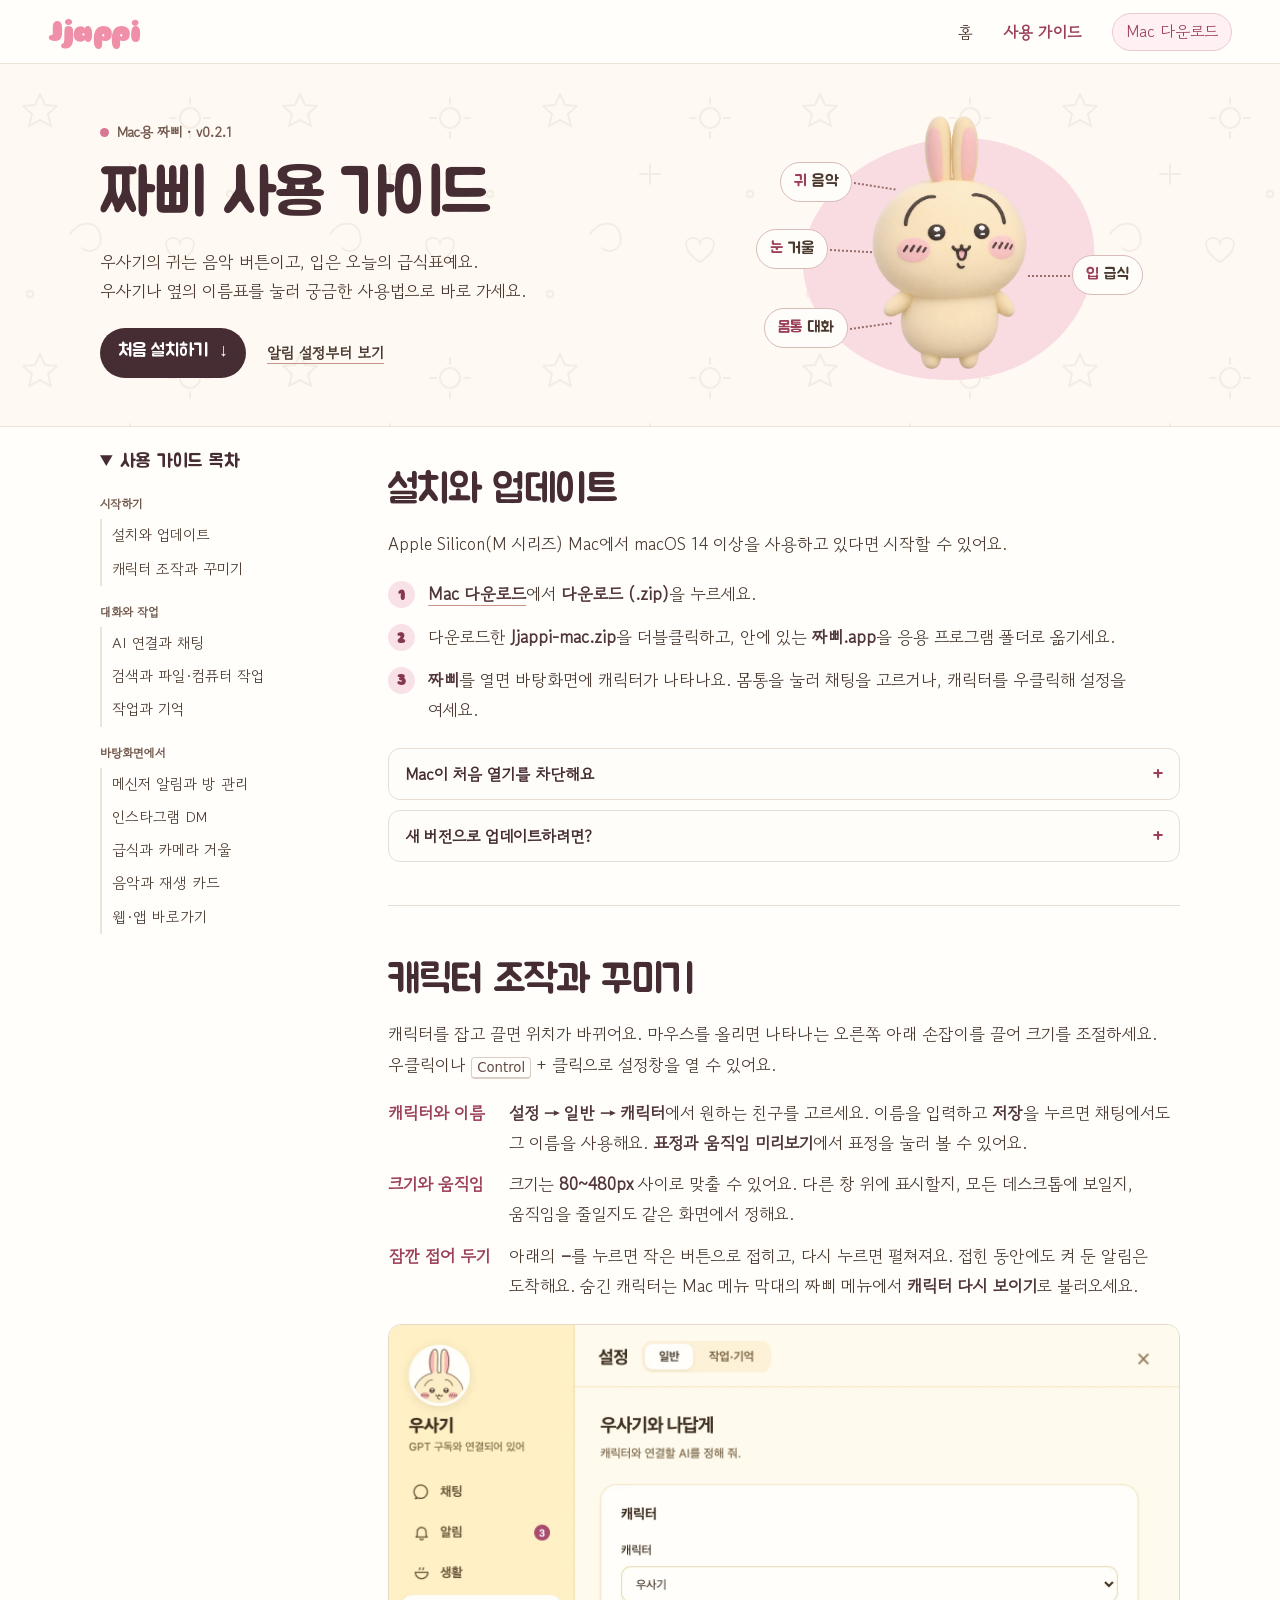
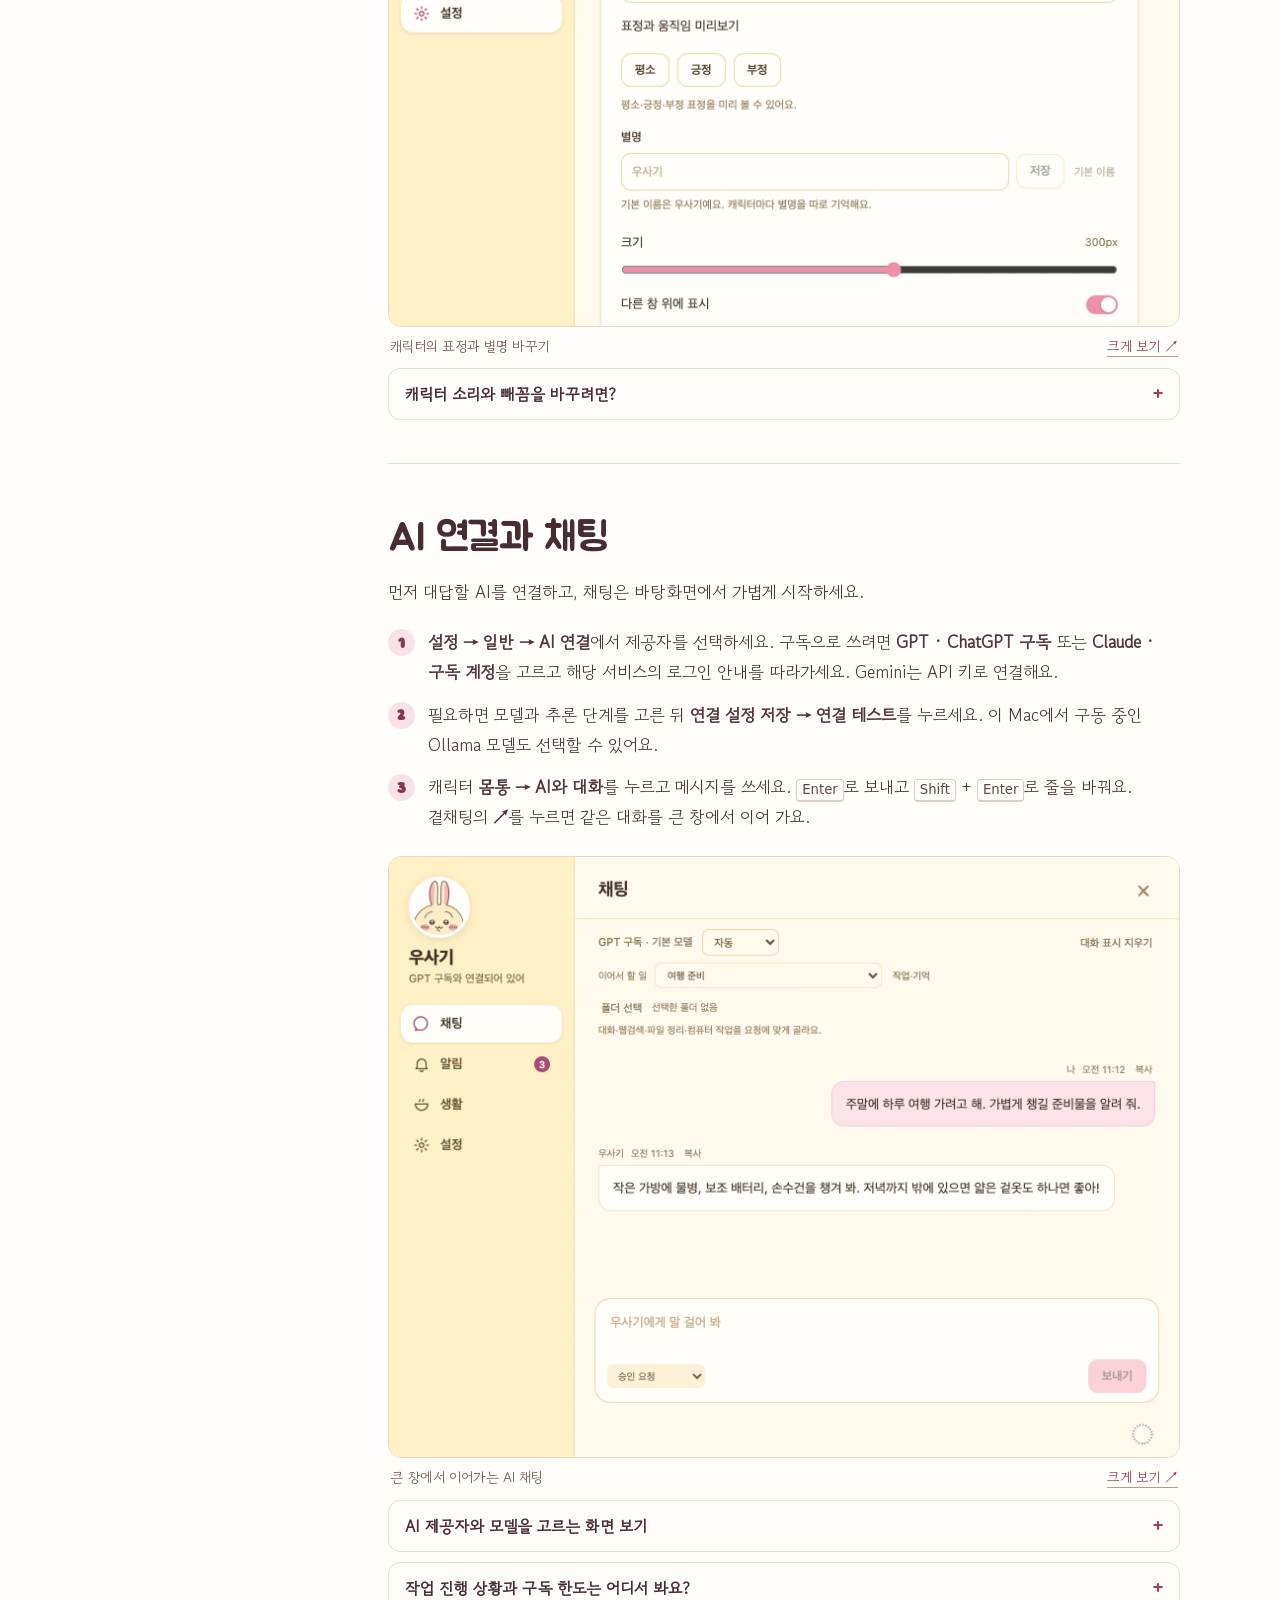
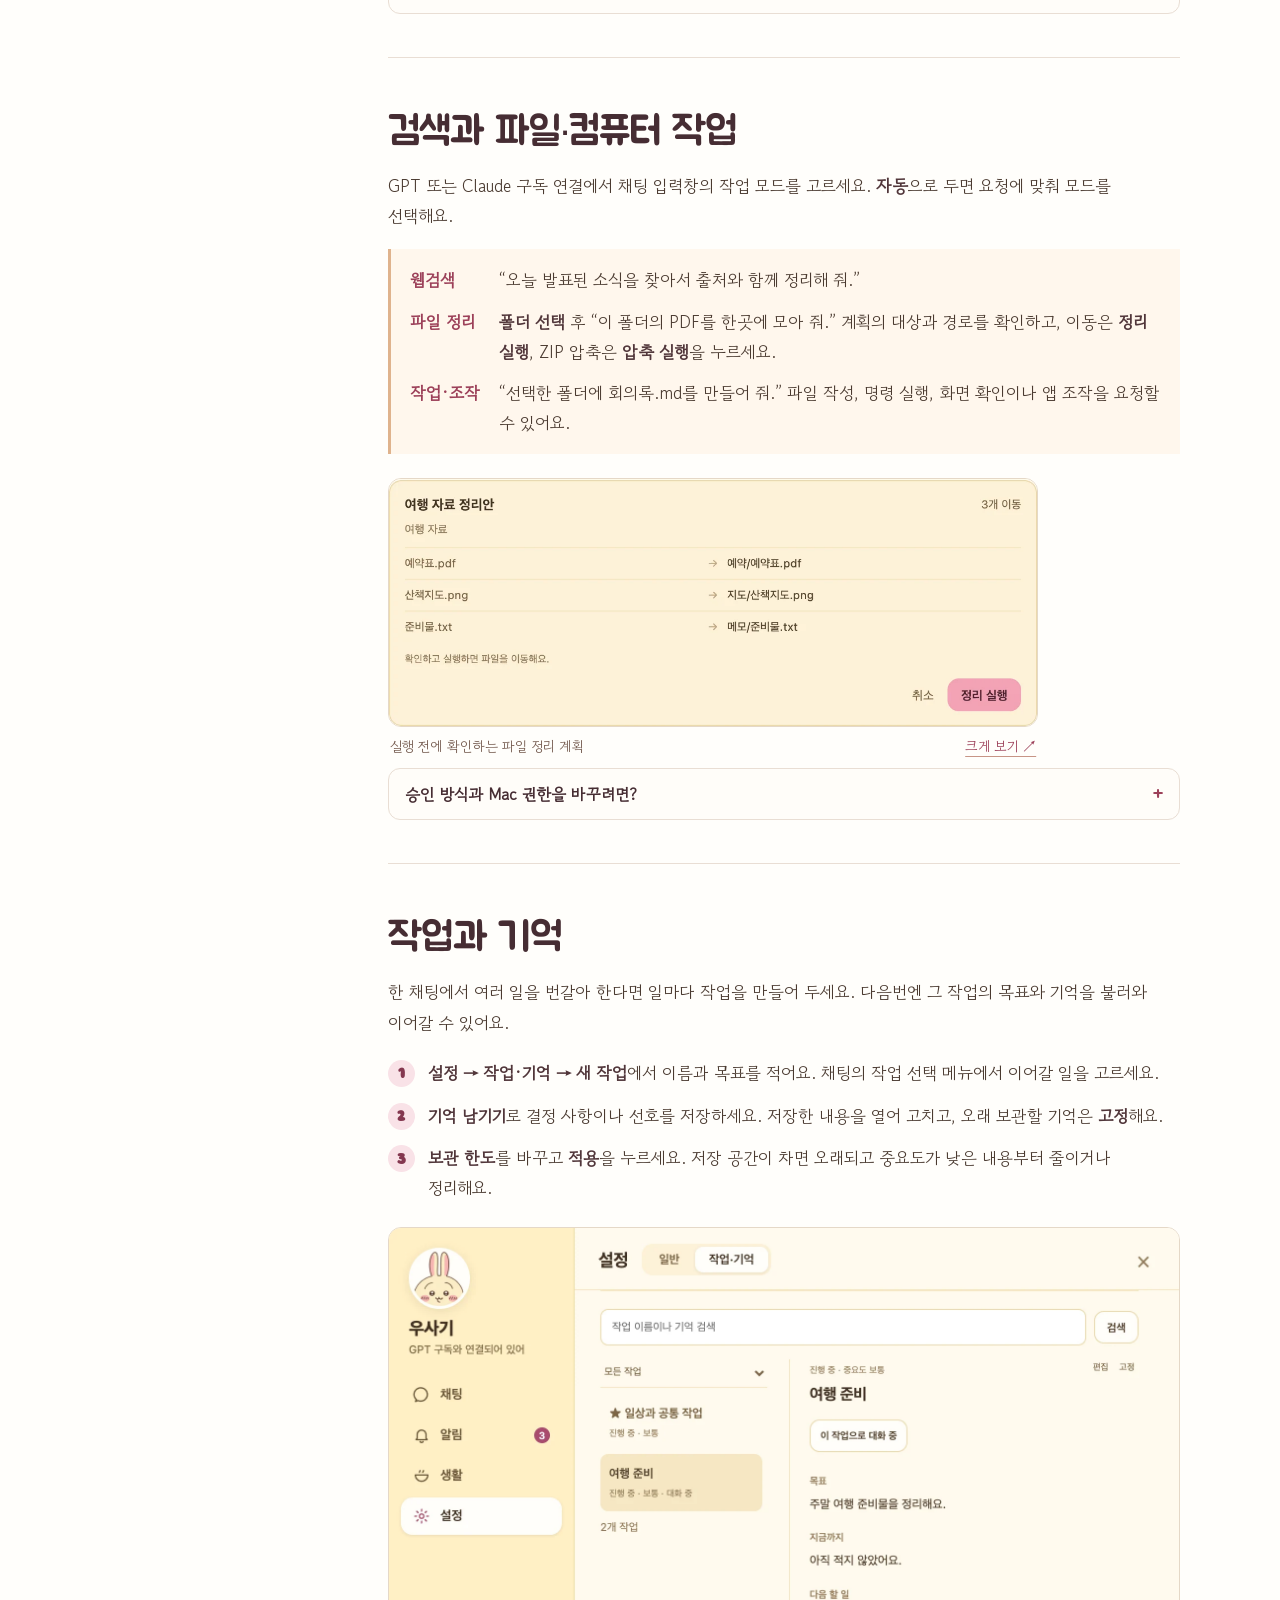
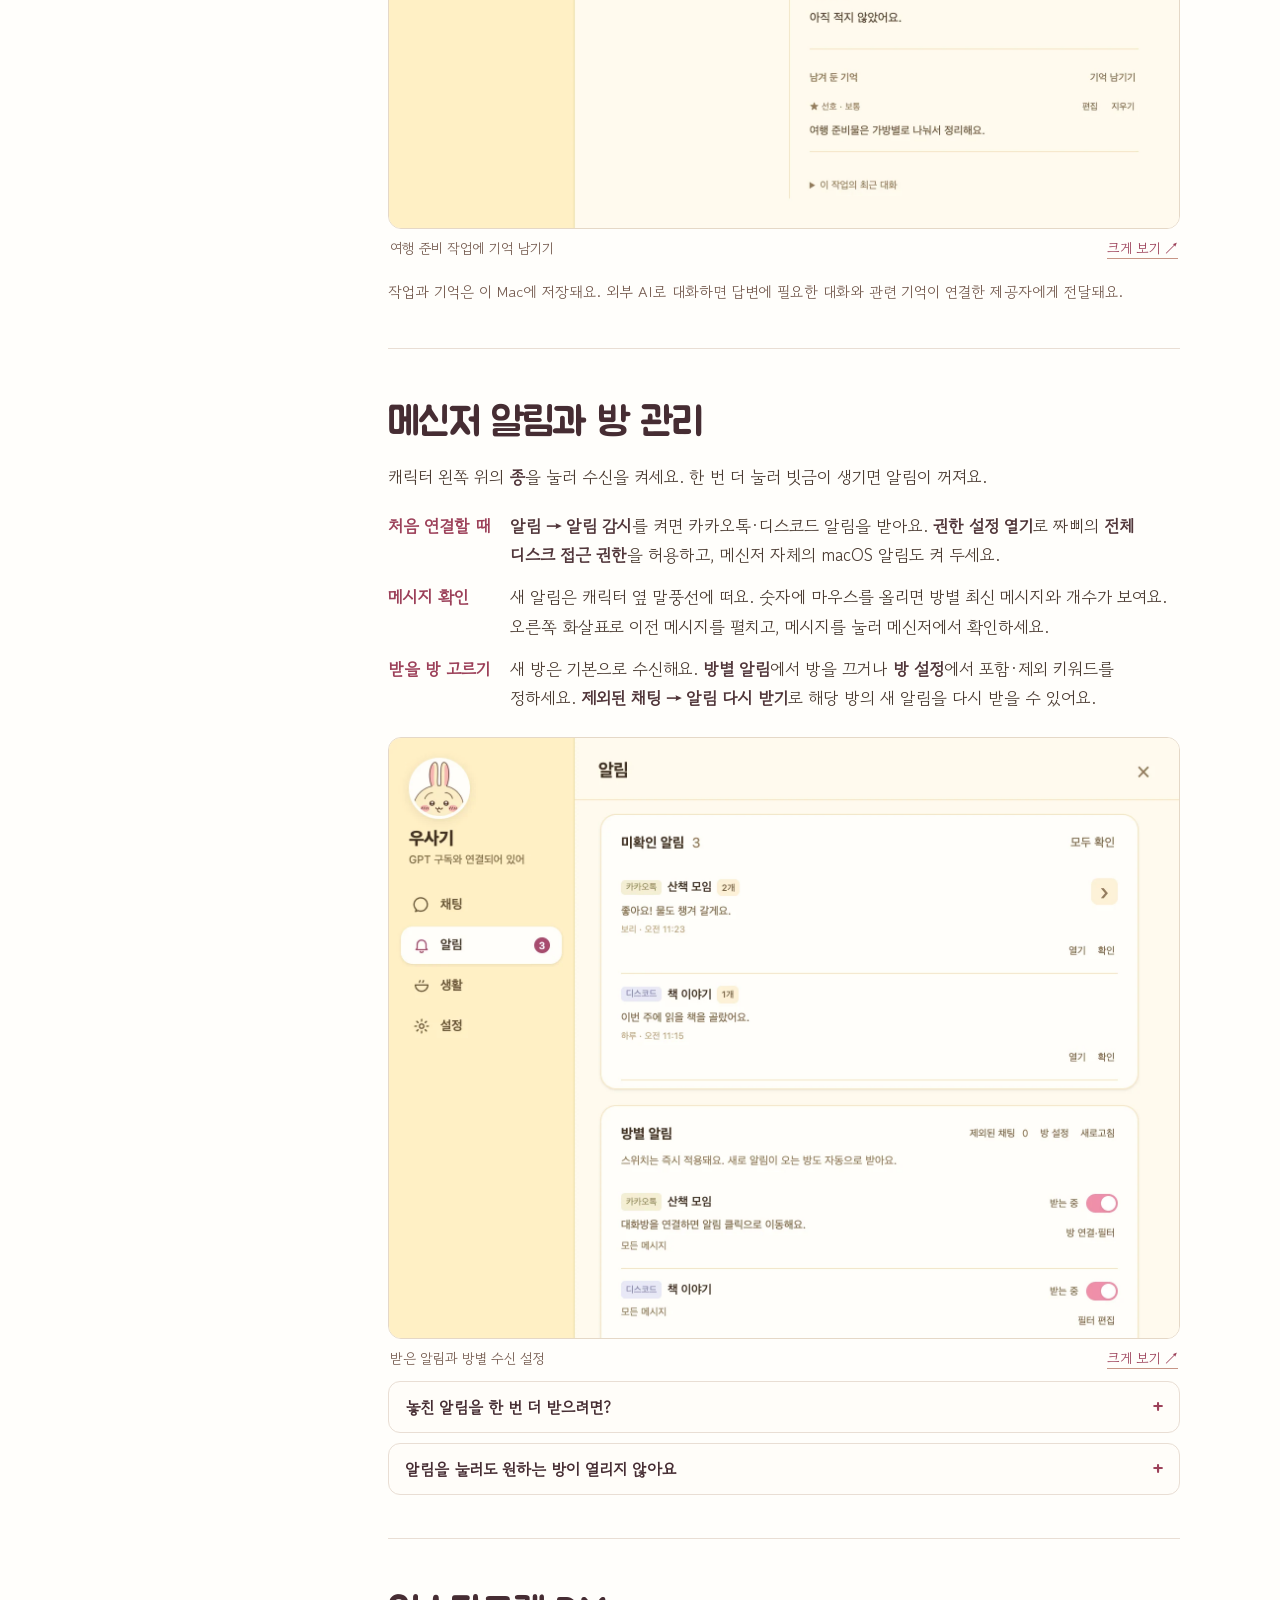
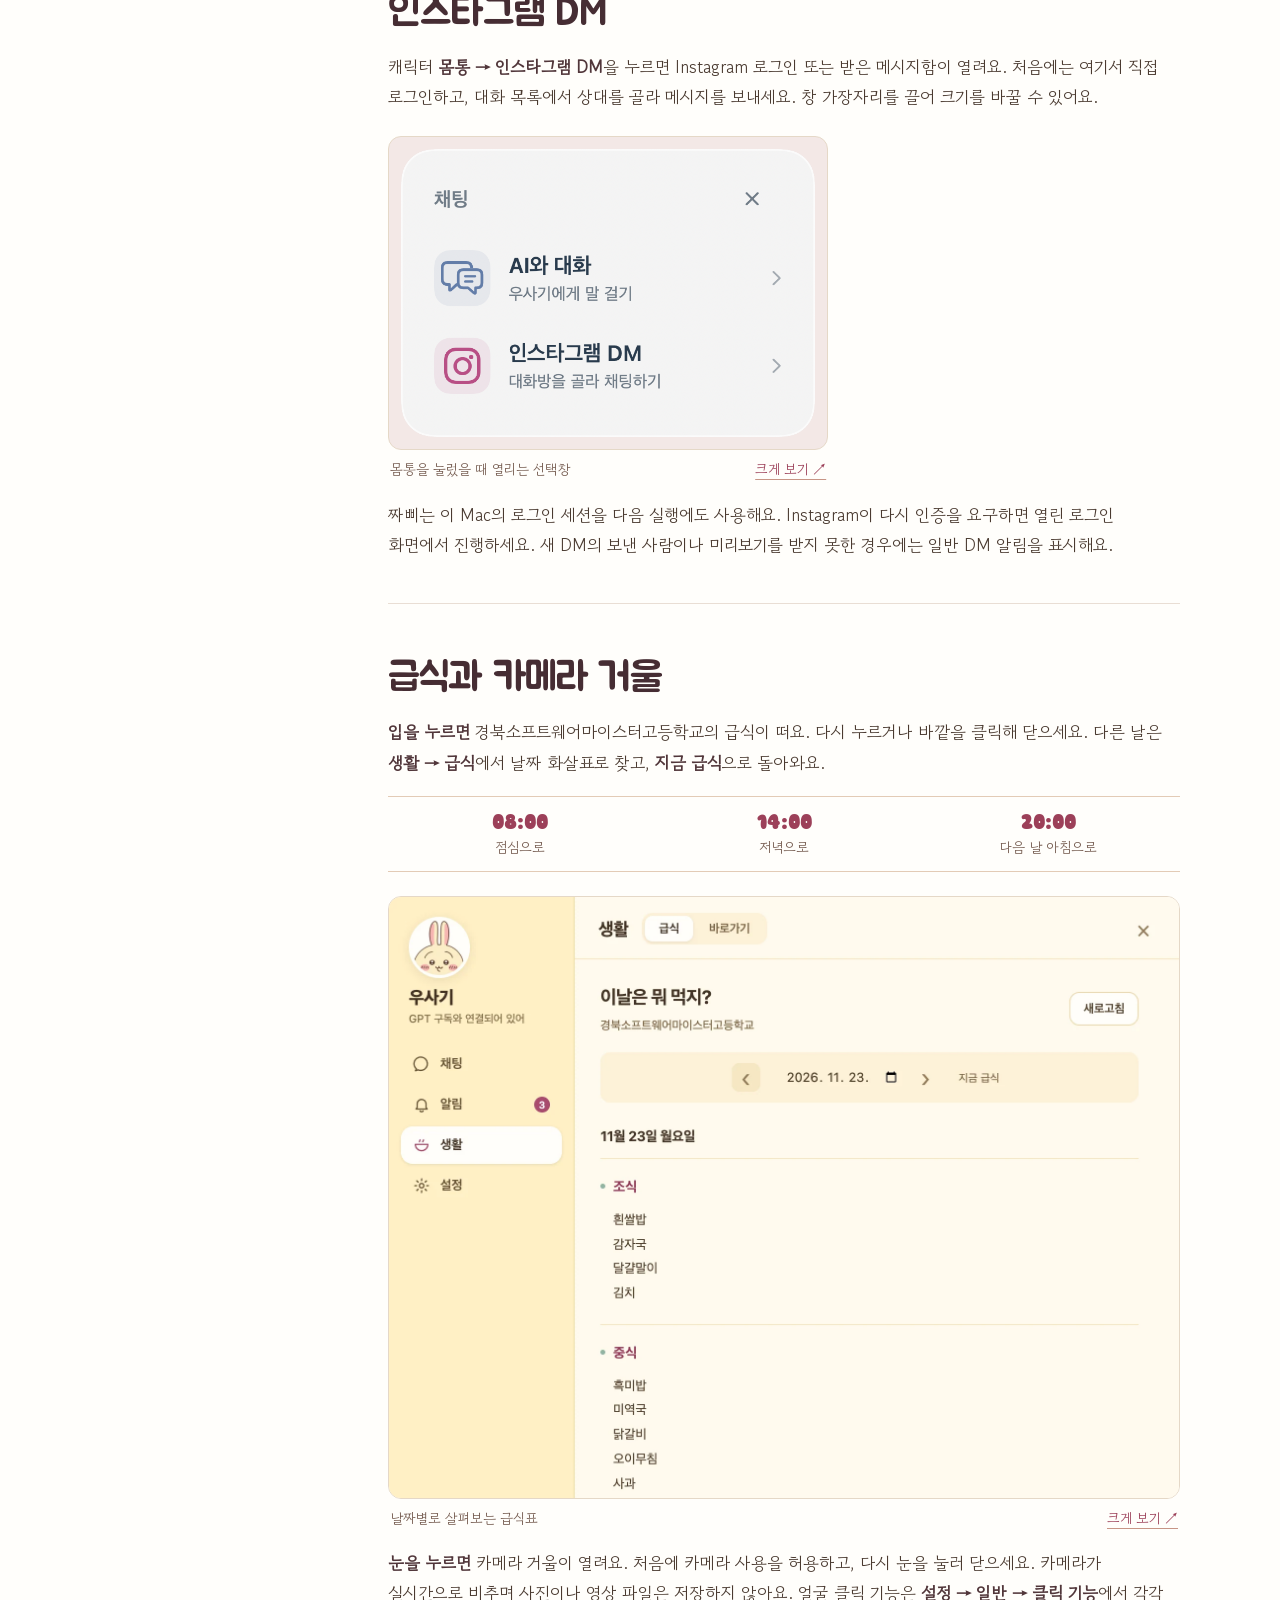
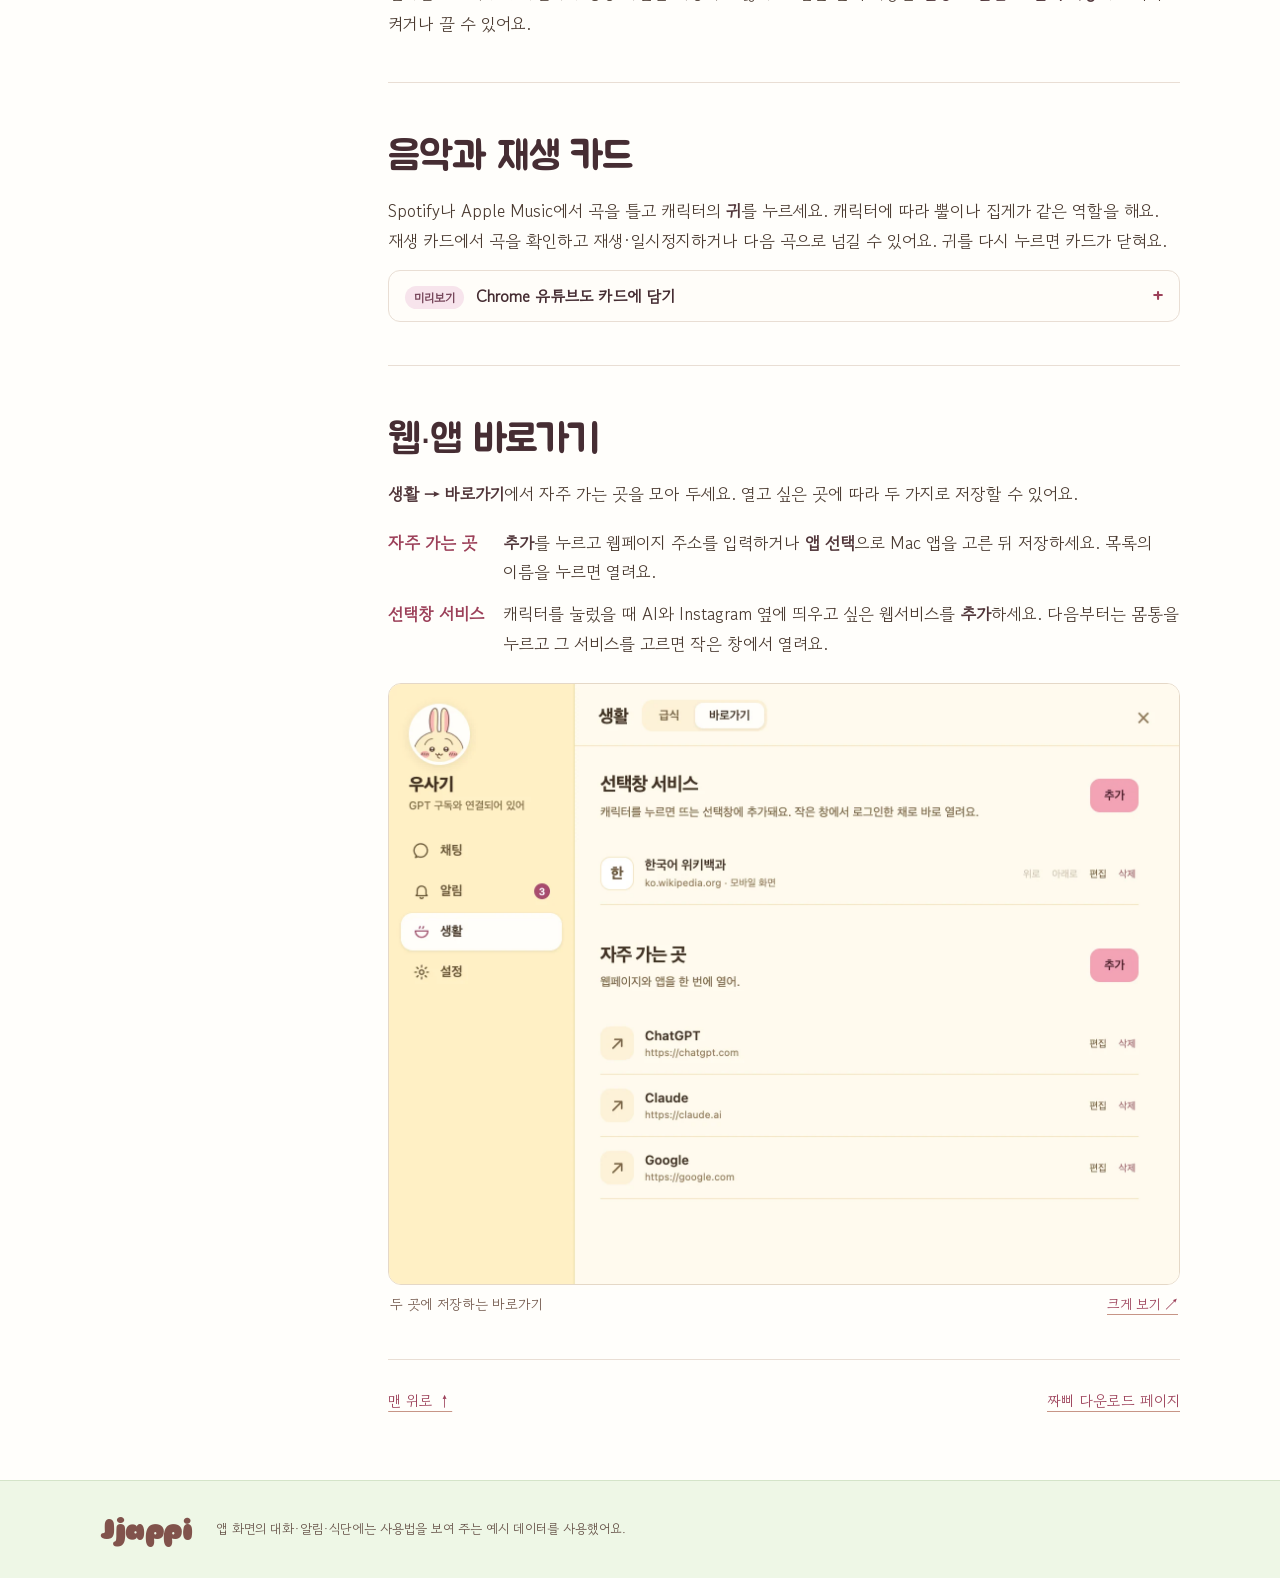
==== guide.html @ 4db7a10b "Publish an illustrated Korean user guide with interactive character controls" ====
<!doctype html>
<html lang="ko">
<head>
  <meta charset="utf-8">
  <meta name="viewport" content="width=device-width,initial-scale=1">
  <title>짜삐 사용 가이드 · Jjappi</title>
  <meta name="description" content="실제 앱 화면으로 따라 하는 짜삐 사용법. 캐릭터 조작, AI 채팅과 작업, 메신저 알림, 급식, 음악과 거울까지.">
  <meta property="og:title" content="짜삐 사용 가이드">
  <meta property="og:description" content="캐릭터의 어디를 누를지부터 AI와 하던 일을 이어 가는 법까지, 화면을 보며 따라 해요.">
  <link rel="icon" href="/assets/faces/usagi.webp?v=20261120">
  <link rel="preconnect" href="https://fonts.googleapis.com">
  <link rel="preconnect" href="https://fonts.gstatic.com" crossorigin>
  <link href="https://fonts.googleapis.com/css2?family=Sniglet:wght@400;800&amp;display=swap" rel="stylesheet">
  <link rel="preload" href="/assets/fonts/jua.woff2" as="font" type="font/woff2" crossorigin>
  <link rel="stylesheet" href="/styles.css">
  <link rel="stylesheet" href="/guide.css">
  <link rel="stylesheet" href="/guide-motion.css">
  <script src="/guide.js" defer></script>
</head>
<body class="guide-page" id="top">
<a class="skip" href="#chapters">본문으로 건너뛰기</a>
<header class="topbar"><a class="logo" href="/" aria-label="짜삐 홈">Jjappi</a><nav aria-label="사이트 메뉴"><a href="/" class="home-link">홈</a><a href="/guide" aria-current="page">사용 가이드</a><a class="download-link" href="/#download">Mac 다운로드</a></nav></header>
<main>
  <div class="guide-cover">
    <div class="cover-text">
      <p class="edition"><span></span> Mac용 짜삐 · v0.2.1</p>
      <h1>짜삐 사용 가이드</h1>
      <p class="intro">우사기의 귀는 음악 버튼이고, 입은 오늘의 급식표예요. 우사기나 옆의 이름표를 눌러 궁금한 사용법으로 바로 가세요.</p>
      <div class="cover-links"><a class="start-link" href="#install">처음 설치하기 <span aria-hidden="true">↓</span></a><a href="#notifications">알림 설정부터 보기</a></div>
    </div>
    <div class="pet-map" role="group" aria-label="캐릭터의 부위별 사용법">
      <div class="pet-halo"></div>
      <div class="pet-portrait">
        <img src="/assets/guide/pet-home.webp" alt="바탕화면에 서 있는 우사기" width="445" height="707" fetchpriority="high">
        <i class="pet-pose pose-ear" aria-hidden="true"></i><i class="pet-pose pose-eye" aria-hidden="true"></i><i class="pet-pose pose-happy" aria-hidden="true"></i>
      </div>
      <a class="map-ear" href="#music"><span>귀</span> 음악</a>
      <a class="map-eye" href="#mirror"><span>눈</span> 거울</a>
      <a class="map-face" href="#daily"><span>입</span> 급식</a>
      <a class="map-body" href="#chat"><span>몸통</span> 대화</a>
    </div>
  </div>
  <div class="guide-layout">
    <aside class="side-index"><details class="contents" id="contents" open>
      <summary>사용 가이드 목차 <span id="current-chapter" aria-hidden="true"></span></summary>
      <nav aria-label="사용 가이드 목차">
        <p>시작하기</p><a href="#install">설치와 업데이트</a><a href="#character">캐릭터 조작과 꾸미기</a>
        <p>대화와 작업</p><a href="#chat">AI 연결과 채팅</a><a href="#tools">검색과 파일·컴퓨터 작업</a><a href="#memory">작업과 기억</a>
        <p>바탕화면에서</p><a href="#notifications">메신저 알림과 방 관리</a><a href="#instagram">인스타그램 DM</a><a href="#daily">급식과 카메라 거울</a><a href="#music">음악과 재생 카드</a><a href="#shortcuts">웹·앱 바로가기</a>
      </nav>
    </details></aside>
    <div class="chapters" id="chapters">
      <section class="chapter" id="install">
        <h2>설치와 업데이트</h2>
        <p>Apple Silicon(M 시리즈) Mac에서 macOS 14 이상을 사용하고 있다면 시작할 수 있어요.</p>
        <ol class="howto">
          <li><div><a href="/#download"><strong>Mac 다운로드</strong></a>에서 <b>다운로드 (.zip)</b>을 누르세요.</div></li>
          <li><div>다운로드한 <strong>Jjappi-mac.zip</strong>을 더블클릭하고, 안에 있는 <b>짜삐.app</b>을 응용 프로그램 폴더로 옮기세요.</div></li>
          <li><div><strong>짜삐</strong>를 열면 바탕화면에 캐릭터가 나타나요. 몸통을 눌러 채팅을 고르거나, 캐릭터를 우클릭해 설정을 여세요.</div></li>
        </ol>
        <details class="more"><summary>Mac이 처음 열기를 차단해요</summary><p>v0.2.1은 Apple의 공증을 받지 않은 배포본이에요. 공식 다운로드에서 받은 파일인지 확인한 뒤 앱을 한 번 열어 보세요. macOS가 개발자를 확인할 수 없다고 하면 <b>시스템 설정 → 개인정보 보호 및 보안</b>에서 이 앱의 <b>그래도 열기</b>를 선택할 수 있어요.</p></details>
        <details class="more"><summary>새 버전으로 업데이트하려면?</summary><p>v0.2.1에서는 짜삐를 종료하고 최신 ZIP을 받은 뒤, 사용하던 위치의 앱을 새 앱으로 교체하세요. 설정과 작업 기억은 Mac의 앱 데이터에 보관돼요. <a href="https://github.com/hyj090915/Jjappi/releases">버전별 변경 사항 보기</a></p></details>
      </section>
      <section class="chapter" id="character">
        <h2>캐릭터 조작과 꾸미기</h2>
        <p>캐릭터를 잡고 끌면 위치가 바뀌어요. 마우스를 올리면 나타나는 오른쪽 아래 손잡이를 끌어 크기를 조절하세요. 우클릭이나 <kbd>Control</kbd> + 클릭으로 설정창을 열 수 있어요.</p>
        <dl class="pairs">
          <dt>캐릭터와 이름</dt><dd><b>설정 → 일반 → 캐릭터</b>에서 원하는 친구를 고르세요. 이름을 입력하고 <b>저장</b>을 누르면 채팅에서도 그 이름을 사용해요. <b>표정과 움직임 미리보기</b>에서 표정을 눌러 볼 수 있어요.</dd>
          <dt>크기와 움직임</dt><dd>크기는 <b>80~480px</b> 사이로 맞출 수 있어요. 다른 창 위에 표시할지, 모든 데스크톱에 보일지, 움직임을 줄일지도 같은 화면에서 정해요.</dd>
          <dt>잠깐 접어 두기</dt><dd>아래의 <b>−</b>를 누르면 작은 버튼으로 접히고, 다시 누르면 펼쳐져요. 접힌 동안에도 켜 둔 알림은 도착해요. 숨긴 캐릭터는 Mac 메뉴 막대의 짜삐 메뉴에서 <b>캐릭터 다시 보이기</b>로 불러오세요.</dd>
        </dl>
        <figure class="shot shot-settings">
          <a class="shot-link" href="/assets/guide/settings.webp" data-title="캐릭터의 표정과 별명 바꾸기" aria-label="캐릭터의 표정과 별명 바꾸기 크게 보기">
            <img src="/assets/guide/settings.webp" width="1600" height="1216" loading="lazy" decoding="async" alt="설정의 캐릭터 선택, 표정 미리보기, 별명 입력란과 크기 슬라이더">
          </a><figcaption>캐릭터의 표정과 별명 바꾸기<a class="shot-open" href="/assets/guide/settings.webp" data-title="캐릭터의 표정과 별명 바꾸기" aria-label="캐릭터의 표정과 별명 바꾸기 크게 보기">크게 보기 ↗</a></figcaption>
        </figure>
        <details class="more"><summary>캐릭터 소리와 빼꼼을 바꾸려면?</summary><p>우사기는 머리 옆 스피커를 눌러 반응 소리를 켜거나 끌 수 있어요. 종은 메신저 알림을 조절해요. <b>설정 → 일반 → 가끔 빼꼼</b>을 켜면 설정창 가장자리에서 캐릭터가 잠시 고개를 내밀어요. 눌러서 바로 숨길 수도 있어요.</p></details>
      </section>
      <section class="chapter" id="chat">
        <h2>AI 연결과 채팅</h2>
        <p>먼저 대답할 AI를 연결하고, 채팅은 바탕화면에서 가볍게 시작하세요.</p>
        <ol class="howto">
          <li><div><b>설정 → 일반 → AI 연결</b>에서 제공자를 선택하세요. 구독으로 쓰려면 <strong>GPT · ChatGPT 구독</strong> 또는 <strong>Claude · 구독 계정</strong>을 고르고 해당 서비스의 로그인 안내를 따라가세요. Gemini는 API 키로 연결해요.</div></li>
          <li><div>필요하면 모델과 추론 단계를 고른 뒤 <b>연결 설정 저장 → 연결 테스트</b>를 누르세요. 이 Mac에서 구동 중인 Ollama 모델도 선택할 수 있어요.</div></li>
          <li><div>캐릭터 <b>몸통 → AI와 대화</b>를 누르고 메시지를 쓰세요. <kbd>Enter</kbd>로 보내고 <kbd>Shift</kbd> + <kbd>Enter</kbd>로 줄을 바꿔요. 곁채팅의 <b>↗</b>를 누르면 같은 대화를 큰 창에서 이어 가요.</div></li>
        </ol>
        <figure class="shot shot-chat">
          <a class="shot-link" href="/assets/guide/chat.webp" data-title="큰 창에서 이어가는 AI 채팅" aria-label="큰 창에서 이어가는 AI 채팅 크게 보기">
            <img src="/assets/guide/chat.webp" width="1600" height="1216" loading="lazy" decoding="async" alt="여행 계획을 묻는 예시 대화와 작업 선택 메뉴, 승인 모드가 보이는 채팅 입력창">
          </a><figcaption>큰 창에서 이어가는 AI 채팅<a class="shot-open" href="/assets/guide/chat.webp" data-title="큰 창에서 이어가는 AI 채팅" aria-label="큰 창에서 이어가는 AI 채팅 크게 보기">크게 보기 ↗</a></figcaption>
        </figure>
        <details class="more"><summary>AI 제공자와 모델을 고르는 화면 보기</summary><figure class="shot shot-ai">
          <a class="shot-link" href="/assets/guide/ai.webp" data-title="AI 제공자와 모델 선택" aria-label="AI 제공자와 모델 선택 크게 보기">
            <img src="/assets/guide/ai.webp" width="1600" height="1216" loading="lazy" decoding="async" alt="GPT 구독 제공자, 모델, 추론 단계와 ChatGPT 계정 연결 설정">
          </a><figcaption>AI 제공자와 모델 선택<a class="shot-open" href="/assets/guide/ai.webp" data-title="AI 제공자와 모델 선택" aria-label="AI 제공자와 모델 선택 크게 보기">크게 보기 ↗</a></figcaption>
        </figure></details>
        <details class="more"><summary>작업 진행 상황과 구독 한도는 어디서 봐요?</summary><p>채팅의 진행 표시를 펼치면 현재 단계와 경과 시간을 볼 수 있어요. 작업 중에 추가 지시를 보내거나 <b>중단</b>할 수도 있어요. 지원되는 구독 연결에서는 채팅 오른쪽 아래 원형 표시에 마우스를 올려 제공자가 알려 준 한도와 갱신 시각을 확인해요.</p></details>
      </section>
      <section class="chapter" id="tools">
        <h2>검색과 파일·컴퓨터 작업</h2>
        <p>GPT 또는 Claude 구독 연결에서 채팅 입력창의 작업 모드를 고르세요. <b>자동</b>으로 두면 요청에 맞춰 모드를 선택해요.</p>
        <dl class="examples">
          <dt>웹검색</dt><dd>“오늘 발표된 소식을 찾아서 출처와 함께 정리해 줘.”</dd>
          <dt>파일 정리</dt><dd><b>폴더 선택</b> 후 “이 폴더의 PDF를 한곳에 모아 줘.” 계획의 대상과 경로를 확인하고, 이동은 <b>정리 실행</b>, ZIP 압축은 <b>압축 실행</b>을 누르세요.</dd>
          <dt>작업·조작</dt><dd>“선택한 폴더에 회의록.md를 만들어 줘.” 파일 작성, 명령 실행, 화면 확인이나 앱 조작을 요청할 수 있어요.</dd>
        </dl>
        <figure class="shot shot-tools">
          <a class="shot-link" href="/assets/guide/tools.webp" data-title="실행 전에 확인하는 파일 정리 계획" aria-label="실행 전에 확인하는 파일 정리 계획 크게 보기">
            <img src="/assets/guide/tools.webp" width="1144" height="436" loading="lazy" decoding="async" alt="파일 세 개의 원래 경로와 정리할 경로, 취소와 정리 실행 버튼">
          </a><figcaption>실행 전에 확인하는 파일 정리 계획<a class="shot-open" href="/assets/guide/tools.webp" data-title="실행 전에 확인하는 파일 정리 계획" aria-label="실행 전에 확인하는 파일 정리 계획 크게 보기">크게 보기 ↗</a></figcaption>
        </figure>
        <details class="more"><summary>승인 방식과 Mac 권한을 바꾸려면?</summary><p>입력창의 <b>승인 요청</b>을 누르면 <b>내 대신 승인</b>, <b>전체 권한</b>을 포함한 각 방식의 범위가 나와요. 직접 확인하려면 승인 카드에서 파일 경로와 작업 내용을 읽고 <b>이번만 허용</b> 또는 <b>거절</b>을 선택하세요.</p><p>앱 클릭·입력에는 macOS <b>접근성</b>, 화면 캡처에는 <b>화면 기록</b> 권한이 필요해요. <b>설정 → 일반 → 컴퓨터 작업 권한</b>에서 열 수 있어요. 화면을 AI에게 보여 주는 작업에서는 캡처가 연결한 제공자에 전달될 수 있어요.</p></details>
      </section>
      <section class="chapter" id="memory">
        <h2>작업과 기억</h2>
        <p>한 채팅에서 여러 일을 번갈아 한다면 일마다 작업을 만들어 두세요. 다음번엔 그 작업의 목표와 기억을 불러와 이어갈 수 있어요.</p>
        <ol class="howto">
          <li><div><b>설정 → 작업·기억 → 새 작업</b>에서 이름과 목표를 적어요. 채팅의 작업 선택 메뉴에서 이어갈 일을 고르세요.</div></li>
          <li><div><b>기억 남기기</b>로 결정 사항이나 선호를 저장하세요. 저장한 내용을 열어 고치고, 오래 보관할 기억은 <b>고정</b>해요.</div></li>
          <li><div><b>보관 한도</b>를 바꾸고 <b>적용</b>을 누르세요. 저장 공간이 차면 오래되고 중요도가 낮은 내용부터 줄이거나 정리해요.</div></li>
        </ol>
        <figure class="shot shot-memory">
          <a class="shot-link" href="/assets/guide/memory.webp" data-title="여행 준비 작업에 기억 남기기" aria-label="여행 준비 작업에 기억 남기기 크게 보기">
            <img src="/assets/guide/memory.webp" width="1600" height="1216" loading="lazy" decoding="async" alt="작업·기억의 작업 목록과 선택한 여행 준비 작업의 목표, 다음 할 일, 저장한 기억">
          </a><figcaption>여행 준비 작업에 기억 남기기<a class="shot-open" href="/assets/guide/memory.webp" data-title="여행 준비 작업에 기억 남기기" aria-label="여행 준비 작업에 기억 남기기 크게 보기">크게 보기 ↗</a></figcaption>
        </figure>
        <p class="footnote">작업과 기억은 이 Mac에 저장돼요. 외부 AI로 대화하면 답변에 필요한 대화와 관련 기억이 연결한 제공자에게 전달돼요.</p>
      </section>
      <section class="chapter" id="notifications">
        <h2>메신저 알림과 방 관리</h2>
        <p>캐릭터 왼쪽 위의 <b>종</b>을 눌러 수신을 켜세요. 한 번 더 눌러 빗금이 생기면 알림이 꺼져요.</p>
        <dl class="pairs">
          <dt>처음 연결할 때</dt><dd><b>알림 → 알림 감시</b>를 켜면 카카오톡·디스코드 알림을 받아요. <b>권한 설정 열기</b>로 짜삐의 <b>전체 디스크 접근 권한</b>을 허용하고, 메신저 자체의 macOS 알림도 켜 두세요.</dd>
          <dt>메시지 확인</dt><dd>새 알림은 캐릭터 옆 말풍선에 떠요. 숫자에 마우스를 올리면 방별 최신 메시지와 개수가 보여요. 오른쪽 화살표로 이전 메시지를 펼치고, 메시지를 눌러 메신저에서 확인하세요.</dd>
          <dt>받을 방 고르기</dt><dd>새 방은 기본으로 수신해요. <b>방별 알림</b>에서 방을 끄거나 <b>방 설정</b>에서 포함·제외 키워드를 정하세요. <b>제외된 채팅 → 알림 다시 받기</b>로 해당 방의 새 알림을 다시 받을 수 있어요.</dd>
        </dl>
        <figure class="shot shot-notifications">
          <a class="shot-link" href="/assets/guide/notifications.webp" data-title="받은 알림과 방별 수신 설정" aria-label="받은 알림과 방별 수신 설정 크게 보기">
            <img src="/assets/guide/notifications.webp" width="1600" height="1216" loading="lazy" decoding="async" alt="메신저별 새 메시지와 방별 수신 스위치를 함께 보여 주는 알림 화면">
          </a><figcaption>받은 알림과 방별 수신 설정<a class="shot-open" href="/assets/guide/notifications.webp" data-title="받은 알림과 방별 수신 설정" aria-label="받은 알림과 방별 수신 설정 크게 보기">크게 보기 ↗</a></figcaption>
        </figure>
        <details class="more"><summary>놓친 알림을 한 번 더 받으려면?</summary><p><b>알림</b>에서 <b>미확인 알림 다시 알리기</b>를 켜세요. 현재 목록을 모두 정리하려면 <b>모두 확인</b>을 누르세요.</p></details>
        <details class="more"><summary>알림을 눌러도 원하는 방이 열리지 않아요</summary><p>같은 이름의 방이 있거나 알림에서 목적지를 확인하기 어려울 수 있어요. 카카오톡은 방 연결에 정확한 채팅방 이름을, 디스코드는 해당 채널이나 메시지에서 복사한 링크를 입력하고 <b>연결하고 열기</b>를 누르세요. Mac이 방 탐색 권한을 묻는 경우 <b>접근성</b>에서 짜삐를 허용하세요.</p></details>
      </section>
      <section class="chapter" id="instagram">
        <h2>인스타그램 DM</h2>
        <p>캐릭터 <b>몸통 → 인스타그램 DM</b>을 누르면 Instagram 로그인 또는 받은 메시지함이 열려요. 처음에는 여기서 직접 로그인하고, 대화 목록에서 상대를 골라 메시지를 보내세요. 창 가장자리를 끌어 크기를 바꿀 수 있어요.</p>
        <figure class="shot shot-pet-picker shot-compact">
          <a class="shot-link" href="/assets/guide/pet-picker.webp" data-title="몸통을 눌렀을 때 열리는 선택창" aria-label="몸통을 눌렀을 때 열리는 선택창 크게 보기">
            <img src="/assets/guide/pet-picker.webp" width="750" height="522" loading="lazy" decoding="async" alt="AI와 대화와 인스타그램 DM 두 항목을 보여 주는 짜삐 채팅 선택창">
          </a><figcaption>몸통을 눌렀을 때 열리는 선택창<a class="shot-open" href="/assets/guide/pet-picker.webp" data-title="몸통을 눌렀을 때 열리는 선택창" aria-label="몸통을 눌렀을 때 열리는 선택창 크게 보기">크게 보기 ↗</a></figcaption>
        </figure>
        <p>짜삐는 이 Mac의 로그인 세션을 다음 실행에도 사용해요. Instagram이 다시 인증을 요구하면 열린 로그인 화면에서 진행하세요. 새 DM의 보낸 사람이나 미리보기를 받지 못한 경우에는 일반 DM 알림을 표시해요.</p>
      </section>
      <section class="chapter" id="daily">
        <h2>급식과 카메라 거울</h2>
        <p><strong>입을 누르면</strong> 경북소프트웨어마이스터고등학교의 급식이 떠요. 다시 누르거나 바깥을 클릭해 닫으세요. 다른 날은 <b>생활 → 급식</b>에서 날짜 화살표로 찾고, <b>지금 급식</b>으로 돌아와요.</p>
        <dl class="meal-clock" aria-label="한국 시간 기준 급식 전환"><div><dt>08:00</dt><dd>점심으로</dd></div><div><dt>14:00</dt><dd>저녁으로</dd></div><div><dt>20:00</dt><dd>다음 날 아침으로</dd></div></dl>
        <figure class="shot shot-meals">
          <a class="shot-link" href="/assets/guide/meals.webp" data-title="날짜별로 살펴보는 급식표" aria-label="날짜별로 살펴보는 급식표 크게 보기">
            <img src="/assets/guide/meals.webp" width="1600" height="1216" loading="lazy" decoding="async" alt="생활의 급식 화면에 날짜 선택, 지금 급식 버튼과 조식·중식 예시 메뉴가 표시된 모습">
          </a><figcaption>날짜별로 살펴보는 급식표<a class="shot-open" href="/assets/guide/meals.webp" data-title="날짜별로 살펴보는 급식표" aria-label="날짜별로 살펴보는 급식표 크게 보기">크게 보기 ↗</a></figcaption>
        </figure>
        <p id="mirror"><strong>눈을 누르면</strong> 카메라 거울이 열려요. 처음에 카메라 사용을 허용하고, 다시 눈을 눌러 닫으세요. 카메라가 실시간으로 비추며 사진이나 영상 파일은 저장하지 않아요. 얼굴 클릭 기능은 <b>설정 → 일반 → 클릭 기능</b>에서 각각 켜거나 끌 수 있어요.</p>
      </section>
      <section class="chapter" id="music">
        <h2>음악과 재생 카드</h2>
        <p>Spotify나 Apple Music에서 곡을 틀고 캐릭터의 <strong>귀</strong>를 누르세요. 캐릭터에 따라 뿔이나 집게가 같은 역할을 해요. 재생 카드에서 곡을 확인하고 재생·일시정지하거나 다음 곡으로 넘길 수 있어요. 귀를 다시 누르면 카드가 닫혀요.</p>
        <details class="more preview"><summary><span>미리보기</span> Chrome 유튜브도 카드에 담기</summary>
          <p>아래는 <b>v0.2.1 이후 개발판</b>의 기능이에요. 이 버전에서는 <b>설정 → 일반 → 클릭 기능 → 유튜브 연결하기</b>를 누르면 연결된 Chrome을 확인해요. 첫 연결은 도우미의 폴더를 개발자 모드가 켜진 Chrome 확장 프로그램 화면에 끌어 놓으세요. 이미 열려 있던 YouTube 탭은 한 번 새로고침해요.</p>
          <p>귀를 누르면 현재 또는 최근에 재생한 항목이 떠요. 카드를 누르면 <b>Spotify · Apple Music</b>과 <b>재생 소리</b>가 펼쳐져요. 원하는 줄에서 재생을 조작하거나 제목을 눌러 출처로 이동하세요.</p>
          <figure class="shot shot-pet-music shot-compact">
          <a class="shot-link" href="/assets/guide/pet-music.webp" data-title="개발판의 펼친 재생 카드" aria-label="개발판의 펼친 재생 카드 크게 보기">
            <img src="/assets/guide/pet-music.webp" width="672" height="340" loading="lazy" decoding="async" alt="음악 앱과 Chrome 오디오가 두 줄로 나뉘어 각각 재생 버튼을 제공하는 개발판 카드">
          </a><figcaption>개발판의 펼친 재생 카드<a class="shot-open" href="/assets/guide/pet-music.webp" data-title="개발판의 펼친 재생 카드" aria-label="개발판의 펼친 재생 카드 크게 보기">크게 보기 ↗</a></figcaption>
        </figure>
        </details>
      </section>
      <section class="chapter" id="shortcuts">
        <h2>웹·앱 바로가기</h2>
        <p><b>생활 → 바로가기</b>에서 자주 가는 곳을 모아 두세요. 열고 싶은 곳에 따라 두 가지로 저장할 수 있어요.</p>
        <dl class="pairs">
          <dt>자주 가는 곳</dt><dd><b>추가</b>를 누르고 웹페이지 주소를 입력하거나 <b>앱 선택</b>으로 Mac 앱을 고른 뒤 저장하세요. 목록의 이름을 누르면 열려요.</dd>
          <dt>선택창 서비스</dt><dd>캐릭터를 눌렀을 때 AI와 Instagram 옆에 띄우고 싶은 웹서비스를 <b>추가</b>하세요. 다음부터는 몸통을 누르고 그 서비스를 고르면 작은 창에서 열려요.</dd>
        </dl>
        <figure class="shot shot-shortcuts">
          <a class="shot-link" href="/assets/guide/shortcuts.webp" data-title="두 곳에 저장하는 바로가기" aria-label="두 곳에 저장하는 바로가기 크게 보기">
            <img src="/assets/guide/shortcuts.webp" width="1600" height="1216" loading="lazy" decoding="async" alt="바로가기 화면에 선택창 서비스와 자주 가는 곳을 등록한 예시">
          </a><figcaption>두 곳에 저장하는 바로가기<a class="shot-open" href="/assets/guide/shortcuts.webp" data-title="두 곳에 저장하는 바로가기" aria-label="두 곳에 저장하는 바로가기 크게 보기">크게 보기 ↗</a></figcaption>
        </figure>
      </section>
      <div class="guide-end"><a href="#top" id="back-top">맨 위로 ↑</a><a href="/#download">짜삐 다운로드 페이지</a></div>
    </div>
  </div>
</main>
<footer class="guide-footer"><a class="logo" href="/">Jjappi</a><p>앱 화면의 대화·알림·식단에는 사용법을 보여 주는 예시 데이터를 사용했어요.</p></footer>
<dialog id="photo-dialog" aria-labelledby="photo-title"><div class="photo-bar"><p id="photo-title">화면 크게 보기</p><button type="button" data-zoom aria-pressed="false">확대</button><button type="button" data-close aria-label="확대 화면 닫기" autofocus>닫기 <span aria-hidden="true">×</span></button></div><div class="photo-scroll"><img alt=""></div></dialog>
</body></html>
---- styles.css ----
@font-face {
  font-family: 'Jjappi Jua';
  src: url('/assets/fonts/jua.woff2') format('woff2');
  font-style: normal; font-weight: 400; font-display: swap;
}
@font-face {
  font-family: 'Gowun Dodum';
  src: url('/assets/fonts/gowun-dodum.woff2') format('woff2');
  font-style: normal; font-weight: 400; font-display: swap;
}
:root {
  --paper: #fffefb;
  --box: #ffffff;
  --edge: #ece4d6;
  --ink: #4a3a30;
  --ink-soft: #6f5e52;
  --line: #3a2c26;
  --pink: #f08fa8;
  --pink-soft: #fde4ea;
  --green-soft: #eef7e6;
  --round: 'Sniglet', 'Gowun Dodum', sans-serif;
  --space-xs: 8px; --space-sm: 12px; --space-md: 16px; --space-lg: 24px;
  --space-xl: 48px; --space-2xl: 72px; --space-3xl: 112px;
  --ease: cubic-bezier(.22, 1, .36, 1);
  /* Faint hand-drawn doodles, like the anime site's background. */
  --doodles: url("data:image/svg+xml,%3Csvg xmlns='http://www.w3.org/2000/svg' width='260' height='260' fill='none' stroke='%23f3ede3' stroke-width='2' stroke-linecap='round' stroke-linejoin='round'%3E%3Cpath d='M40 30l5 11 12 1-9 8 3 12-11-6-11 6 3-12-9-8 12-1z'/%3E%3Ccircle cx='190' cy='54' r='10'/%3E%3Cpath d='M190 40v-6M190 74v-6M176 54h-6M210 54h-6'/%3E%3Cpath d='M70 170c10-14 26-14 30 0s-10 22-18 14'/%3E%3Cpath d='M180 180c0-8 14-8 14 0 0 10-14 18-14 18s-14-8-14-18c0-8 14-8 14 0z'/%3E%3Cpath d='M120 110h20M130 100v20'/%3E%3Ccircle cx='30' cy='230' r='3'/%3E%3Ccircle cx='230' cy='130' r='3'/%3E%3C/svg%3E");
}

* { box-sizing: border-box; }
html { scroll-behavior: smooth; scroll-padding-top: 72px; }
html, body { overflow-x: clip; }
body { margin: 0; font-family: 'Gowun Dodum', sans-serif; font-size: 17px; line-height: 1.75; color: var(--ink); background: var(--paper) var(--doodles); }
a { color: inherit; }
img { display: block; max-width: 100%; }
h1, h2, h3 { margin: 0; font-weight: 400; }

.topbar { position: sticky; top: 0; z-index: 10; display: flex; align-items: center; justify-content: space-between; height: 64px; padding: 0 clamp(16px, 4vw, 48px); background: rgba(255,254,251,.92); backdrop-filter: blur(6px); border-bottom: 1px solid var(--edge); }
.logo { font-family: var(--round); font-weight: 800; font-size: 28px; color: var(--pink); text-decoration: none; letter-spacing: -.5px; }
.topbar nav { display: flex; gap: clamp(16px, 2.4vw, 32px); font-family: var(--round); font-size: 16px; color: var(--pink); }
.topbar nav a { text-decoration: none; transition: opacity 160ms; }
.topbar nav a:hover { opacity: .7; }

/* Title video edge to edge; scaled so the player's own chrome falls outside. */
.hero { --h: clamp(480px, 78vh, 820px); position: relative; height: var(--h); overflow: hidden; background: var(--ink); }
.hero-video { position: absolute; inset: 0; pointer-events: none; }
.hero-video iframe { position: absolute; top: 50%; left: 50%; border: 0; width: max(100vw, calc(var(--h) * 16 / 9)); height: max(var(--h), calc(100vw * 9 / 16)); transform: translate(-50%, -50%) scale(1.2); }
.hero-shade { position: absolute; inset: 0; background: linear-gradient(180deg, transparent 50%, rgba(50,36,26,.6)); }
.hero-copy { position: absolute; left: clamp(16px, 4vw, 48px); bottom: clamp(40px, 8vh, 80px); z-index: 2; color: #fffdf9; }
.hero-copy h1 { font-family: var(--round); font-weight: 800; font-size: clamp(72px, 9vw, 124px); line-height: .9; letter-spacing: -2px; }
.hero-copy p { margin: var(--space-sm) 0 var(--space-lg); font-size: clamp(17px, 1.5vw, 20px); }
.sound { position: absolute; right: clamp(16px, 4vw, 48px); bottom: clamp(40px, 8vh, 80px); z-index: 2; padding: 8px 16px; font: 15px 'Gowun Dodum', sans-serif; color: #fffdf9; background: rgba(50,36,26,.3); border: 1px solid rgba(255,253,249,.6); border-radius: 999px; cursor: pointer; transition: background 160ms; }
.sound:hover { background: rgba(50,36,26,.55); }

.button { display: inline-block; padding: 12px 26px 11px; border-radius: 999px; font-family: var(--round); font-size: 18px; font-weight: 800; text-decoration: none; color: #fff; background: var(--pink); box-shadow: 0 4px 0 #d9718c; transition: transform 160ms var(--ease), box-shadow 160ms var(--ease); }
.button:hover { transform: translateY(2px); box-shadow: 0 2px 0 #d9718c; }
.button[aria-disabled=true] { background: #e8ded2; box-shadow: none; color: var(--ink-soft); pointer-events: none; }

.block { position: relative; max-width: 980px; margin: 0 auto; padding: var(--space-3xl) var(--space-lg) var(--space-xl); }
.label { font-family: var(--round); font-weight: 800; font-size: clamp(34px, 3.6vw, 46px); color: var(--pink); text-align: center; letter-spacing: -.5px; margin-bottom: var(--space-2xl); }

/* Soft rounded box; characters sit on it, lean on it or peek from behind. */
.stage { position: relative; }
.box { position: relative; z-index: 1; background: var(--box); border: 2px solid var(--edge); border-radius: 22px; padding: var(--space-xl); }
.box h3 { font-size: 22px; font-weight: 700; line-height: 1.45; }
.box p { margin: var(--space-xs) 0 0; color: var(--ink-soft); }
.tag { display: inline-block; margin-bottom: var(--space-sm); padding: 2px 12px 1px; border-radius: 999px; background: var(--pink-soft); color: var(--pink); font-family: var(--round); font-size: 14px; }

.pal { position: absolute; width: var(--w, 112px); }
.pal.sit { z-index: 2; left: var(--x, 40px); bottom: calc(100% - 26px); }
.pal.peek-top { z-index: 0; left: var(--x, 60%); bottom: calc(100% - 44px); }
.pal.peek-right { z-index: 0; right: calc(var(--w) * -0.48); top: 18px; rotate: 14deg; }
/* Head only, peeking round the box's top-right corner: the head leans out
   and the cut below it stays behind the box, so no arms or legs show. */
.pal.peek-corner { z-index: 0; right: calc(var(--in, 6px) - var(--w) / 2); top: calc(var(--in, 6px) - var(--w) / 2); rotate: 35deg; clip-path: polygon(0 0, 100% 0, 100% 48%, 97% 64%, 90% 78%, 77% 89%, 61% 95%, 50% 97%, 0 100%); }
.pal.lean-left { z-index: 2; left: calc(var(--w) * -0.86); bottom: -2px; rotate: -8deg; transform-origin: 90% 100%; }
.pal.lean-right { z-index: 2; right: calc(var(--w) * -0.82); bottom: -2px; rotate: 8deg; transform-origin: 10% 100%; }


.about .stage { margin-top: 56px; }
.about .box { text-align: center; padding: var(--space-2xl) var(--space-xl) var(--space-xl); }
.about .box p { max-width: 32em; margin: var(--space-sm) auto 0; font-size: 18px; }

.grid { display: grid; grid-template-columns: repeat(2, minmax(0, 1fr)); gap: 88px var(--space-xl); }
.grid .box { padding: var(--space-lg) var(--space-lg) var(--space-lg); height: 100%; }

.download-box { display: grid; grid-template-columns: minmax(0, 1fr) minmax(0, 1fr); gap: var(--space-xl); align-items: start; }
.download-title { font-family: var(--round); font-weight: 800 !important; font-size: clamp(30px, 3vw, 38px) !important; color: var(--ink); letter-spacing: -.5px; line-height: 1.1 !important; }
.download .version { margin: var(--space-sm) 0 var(--space-lg); }
.steps { margin: 0; padding: 0; list-style: none; counter-reset: step; display: flex; flex-direction: column; gap: var(--space-md); }
.steps li { counter-increment: step; display: grid; grid-template-columns: 32px 1fr; gap: var(--space-sm); color: var(--ink-soft); }
.steps li::before { content: counter(step); width: 28px; height: 28px; border-radius: 50%; background: var(--pink-soft); color: var(--pink); display: grid; place-items: center; font-family: var(--round); font-weight: 800; font-size: 15px; }

.faq .box { padding: var(--space-md) var(--space-xl); }
.faq details { padding: var(--space-md) 0; border-bottom: 1px dashed var(--edge); }
.faq details:last-child { border-bottom: 0; }
.faq summary { cursor: pointer; font-weight: 700; font-size: 18px; list-style: none; }
.faq summary::-webkit-details-marker { display: none; }
.faq summary::after { content: '+'; float: right; font-family: var(--round); color: var(--pink); }
.faq details[open] summary::after { content: '−'; }

/* Trees and bushes framing the edges, drawn in the anime site's soft greens. */
.scenery { position: absolute; z-index: 0; pointer-events: none; }
.tree-left { width: 200px; left: -230px; top: 80px; }
.bush-right { width: 190px; right: -200px; top: 60px; }
.bush-left { width: 170px; left: -190px; bottom: 30px; }

.footer { position: relative; margin-top: var(--space-3xl); padding: 0 clamp(16px, 4vw, 48px) var(--space-xl); background: var(--green-soft); border-top: 2px solid #cfe3bd; font-size: 14px; color: var(--ink-soft); }
.meadow { display: flex; justify-content: space-between; margin-top: -58px; margin-bottom: var(--space-lg); pointer-events: none; }
.meadow svg { width: 160px; }
.footer p { max-width: 60em; margin: 0 0 var(--space-sm); }

@media (max-width: 1240px) { .scenery { display: none; } }
@media (max-width: 760px) {
  .topbar nav { display: none; }
  .grid { grid-template-columns: 1fr; gap: 80px; }
  .download-box { grid-template-columns: 1fr; }
  .box { padding: var(--space-lg); }
  .about .box { padding: var(--space-xl) var(--space-lg) var(--space-lg); }
  .pal { width: calc(var(--w) * .8); }
  .pal.peek-right { right: calc(var(--w) * -0.3); }
  .pal.lean-left { left: calc(var(--w) * -0.4); }
  .pal.lean-right { right: calc(var(--w) * -0.4); }
  .block { padding-left: 28px; padding-right: 28px; }
  .meadow svg { width: 110px; }
}
@media (prefers-reduced-motion: reduce) {
  html { scroll-behavior: auto; }
  .button { transition: none; }
}

.topbar .home-guide-nav, .download-guide { color: #93405a; font-family: 'Gowun Dodum', sans-serif; font-weight: 700; }
.download-guide { display: block; width: fit-content; margin-top: 16px; font-size: 16px; text-underline-offset: 4px; }
@media(max-width:760px) {
  .topbar nav:has(.home-guide-nav) { display: flex; }
  .topbar nav:has(.home-guide-nav) a:not(.home-guide-nav) { display: none; }
}

#download .download-guide, .hero .button, .download-box .button, .block .box h3:not(.download-title) {
  font-family: 'Jjappi Jua', 'Gowun Dodum', sans-serif;
  font-weight: 400;
}
---- guide.css ----
.guide-page { --display-ko: 'Jjappi Jua', 'Apple SD Gothic Neo', sans-serif; --berry: #9c4059; --plum: #462d33; --faint: #e9ded4; --shade: #73594d; background: var(--paper); font-size: 17px; word-break: keep-all; overflow-wrap: anywhere; }
.guide-page .topbar { max-width: none; }
.guide-page .topbar nav { display: flex; align-items: center; gap: clamp(14px, 2.4vw, 32px); color: var(--ink); font-family: inherit; }
.guide-page nav a[aria-current="page"] { color: var(--berry); font-weight: 700; }
.guide-page .download-link { color: var(--berry); background: #fff0f3; border: 1px solid #edc8d0; padding: 3px 13px 5px; border-radius: 20px; }
.guide-page :focus-visible { outline: 3px solid #9c4059; outline-offset: 4px; }
.skip { position: fixed; left: 1rem; top: 0; transform: translateY(-140%); z-index: 50; background: white; padding: 8px 15px; }
.skip:focus { transform: translateY(4px); }
.guide-cover { margin: 0 auto; padding: 44px max(26px,calc((100vw - 1080px) / 2)) 36px; display: grid; grid-template-columns: 1.2fr 1fr; align-items: center; gap: clamp(24px,5vw,76px); background: #fff9f3 var(--doodles); border-bottom: 1px solid var(--edge); }
.edition { display: flex; align-items: center; gap: 8px; color: var(--shade); font-size: 14px; font-weight: 700; margin: 0 0 13px; }
.edition span { width: 9px; height: 9px; border-radius: 50%; background: #d77790; }
.guide-cover h1 { color: var(--plum); font: 400 clamp(44px,5.1vw,72px)/1.12 var(--display-ko); letter-spacing: -.036em; }
.intro { max-width: 26em; margin: 17px 0 0; line-height: 1.7; }
.cover-links { display: flex; flex-wrap: wrap; align-items: center; gap: 12px 21px; margin-top: 23px; font-weight: 700; font-size: 15px; }
.cover-links a:not(.start-link), .chapter a:not(.shot-link), .guide-end a { text-underline-offset: 4px; text-decoration-color: #c79586; }
.start-link { background: var(--plum); color: white; border-radius: 25px; padding: 8px 18px 10px; text-decoration: none; }
.start-link { font-family: var(--display-ko); font-size: 18px; font-weight: 400; }
.start-link span { margin-left: 5px; }
.pet-map { position: relative; justify-self: center; width: min(100%,395px); height: 282px; isolation: isolate; }
.pet-halo { position: absolute; inset: 31px 13% 9px; border-radius: 52% 48% 46% 54% / 48% 49% 51% 52%; background: #f9dce1; rotate: -8deg; }
.pet-map img { position: absolute; top: 2px; left: 50%; transform: translateX(-50%); height: 265px; width: auto; }
.pet-map a { position: absolute; z-index: 1; background: #fffdf9; border: 1px solid #d8bcb7; border-radius: 22px; padding: 4px 13px 6px; font-size: 14px; font-weight: 700; text-decoration: none; white-space: nowrap; }
.pet-map a span { color: var(--berry); }
.pet-map a::after { content: ''; position: absolute; width: clamp(20px, 3.3vw, 48px); height: 0; border-top: 2px dotted #986d69; top: 50%; transform-origin: left center; pointer-events: none; }
.pet-map .map-ear { left: 7%; top: 19%; }
.map-ear::after { left: calc(100% + 3px); transform: rotate(9deg); }
.pet-map .map-eye { left: 1%; top: 43%; }
.map-eye::after { left: calc(100% + 3px); transform: rotate(3deg); }
.pet-map .map-face { right: 1%; top: 52%; }
.map-face::after { right: calc(100% + 3px); }
.pet-map .map-body { left: 3%; bottom: 15%; }
.map-body::after { left: calc(100% + 3px); transform: rotate(-8deg); }
.pet-map a:hover { background: #ffeef1; }
.guide-layout { display: grid; grid-template-columns: 205px minmax(0,1fr); align-items: start; gap: clamp(34px,6.5vw,100px); width: min(100% - 52px,1080px); margin: 0 auto; }
.side-index { position: sticky; top: 83px; padding: 18px 0 24px; }
.contents { max-height: calc(100vh - 110px); overflow: auto; }
.contents summary { font-size: 16px; font-weight: 700; color: var(--plum); cursor: pointer; }
#current-chapter { display: none; }
.contents nav { margin: 15px 0 0; padding: 0 5px 3px 0; }
.contents nav p { color: var(--shade); font-size: 12px; font-weight: 700; margin: 15px 0 5px; }
.contents nav a { display: block; border-left: 2px solid var(--edge); padding: 3px 10px 4px; text-decoration: none; font-size: 15px; color: var(--ink); }
.contents nav a:hover, .contents nav a[aria-current="location"] { border-color: #c46881; color: var(--berry); }
.contents nav a[aria-current="location"] { font-weight: 700; background: #fdf1f3; border-radius: 0 10px 10px 0; }
.chapters { min-width: 0; }
.chapter { padding: 49px 0 43px; border-bottom: 1px solid var(--faint); }
.chapter h2 { color: var(--plum); font: 400 clamp(30px,3.2vw,40px)/1.25 var(--display-ko); letter-spacing: -.028em; }
.chapter p { margin: 14px 0; line-height: 1.78; }
.chapter p:last-child { margin-bottom: 0; }
.chapter b, .chapter strong { color: #51363a; font-weight: 700; }
.howto { list-style: none; padding: 0; margin: 20px 0 24px; counter-reset: steps; display: grid; gap: 13px; }
.howto li { display: grid; grid-template-columns: 28px minmax(0,1fr); align-items: start; gap: 12px; }
.howto li::before { counter-increment: steps; content: counter(steps); display: grid; place-content: center; width: 27px; height: 27px; border-radius: 50%; background: #f9e2e7; color: #84374f; font: 700 15px var(--round); margin-top: 2px; }
.more { margin-top: 10px; border: 1px solid var(--faint); border-radius: 12px; background: #fffdf9; }
.more summary { display: flex; align-items: baseline; justify-content: space-between; gap: 12px; padding: 11px 16px; color: var(--plum); font-weight: 700; font-size: 16px; list-style: none; cursor: pointer; }
.contents summary { font-family: var(--display-ko); font-size: 19px; font-weight: 400; }
.more summary::-webkit-details-marker { display: none; }
.more summary::after { content: '+'; color: var(--berry); font: 22px var(--round); margin-left: auto; }
.more[open] > summary::after { content: '−'; }
.more > p { padding: 0 16px 13px; margin: 0; }
.chapter kbd { display: inline-block; padding: 0 5px; line-height: 1.5; border: 1px solid #d9cdc4; border-bottom-width: 2px; border-radius: 4px; color: #604943; font: 500 .78em/1.5 system-ui,sans-serif; }
.pairs, .examples { margin: 18px 0 22px; display: grid; grid-template-columns: max-content minmax(0,1fr); gap: 12px 19px; }
.pairs dt, .examples dt { font-weight: 700; color: var(--berry); }
.pairs dd, .examples dd, .meal-clock dd { margin: 0; }
.examples { background: #fff7ed; border-left: 3px solid #dfb38d; padding: 16px 19px; }
.shot { margin: 24px 0 0; }
.shot + p { margin-top: 18px; }
.shot-link { display: block; position: relative; overflow: hidden; cursor: zoom-in; border-radius: 13px; border: 1px solid #e5d8c7; background: #fbf2dc; }
.shot-link:focus-visible { outline-offset: 2px; }
.shot-link img { display: block; width: 100%; height: auto; }
.shot figcaption { display: flex; align-items: baseline; justify-content: space-between; gap: 12px; margin: 7px 2px 0; font-size: 14px; color: var(--shade); }
.shot-open { color: var(--berry); white-space: nowrap; }
.shot-compact { max-width: 440px; }
.shot-pet-picker .shot-link, .shot-pet-music .shot-link { padding: 12px; background: #f3e8e6; }
.shot-ai { margin: 0 15px 15px; }
.shot-tools { max-width: 650px; }
.footnote { color: var(--shade); font-size: 15px; }
.meal-clock { margin: 18px 0 23px; display: grid; grid-template-columns: repeat(3,minmax(0,1fr)); border-block: 1px solid #e3cbb6; }
.meal-clock > div { padding: 12px 8px; text-align: center; }
.meal-clock dt { font: 700 21px var(--round); color: var(--berry); }
.meal-clock dd { color: var(--shade); font-size: 14px; }
.preview > summary { justify-content: flex-start; }
.preview > summary span { flex-shrink: 0; font-size: 12px; border-radius: 20px; color: #77475b; background: #f7e4ec; padding: 1px 9px; }
.preview .shot { margin: 0 16px 16px; }
.guide-end { display: flex; justify-content: space-between; gap: 15px; padding: 28px 0 65px; color: var(--berry); font-size: 15px; }
.guide-footer { border-top: 1px solid #d4e4c9; background: var(--green-soft); padding: 24px max(26px,calc((100vw - 1080px) / 2)); display: flex; align-items: center; gap: 24px; }
.guide-footer .logo { color: #81534c; }
.guide-footer p { font-size: 13px; color: #634f45; margin: 0; }
#photo-dialog { color: var(--ink); background: #fffdf8; border: 1px solid var(--faint); padding: 0; border-radius: 16px; max-width: calc(100vw - 24px); width: min(1020px,95vw); max-height: 94vh; max-height: 94dvh; }
#photo-dialog::backdrop { background: rgba(44,30,34,.72); }
body:has(#photo-dialog[open]) { overflow: hidden; }
.photo-bar { padding: 7px 13px; min-height: 50px; display: flex; align-items: center; gap: 7px; justify-content: space-between; }
.photo-bar p { margin: 0 auto 0 0; line-height: 1.35; font-weight: 700; font-size: 15px; }
.photo-bar button { font: inherit; font-size: 14px; color: var(--plum); background: white; border: 1px solid #d8c9bf; border-radius: 20px; cursor: pointer; padding: 4px 10px; white-space: nowrap; }
.photo-scroll { overflow: auto; overscroll-behavior: contain; background: #f4ede5; max-height: 78vh; max-height: 78dvh; }
.photo-scroll img { display: block; width: auto; height: auto; max-width: 100%; max-height: 78vh; max-height: 78dvh; margin: auto; }
#photo-dialog.is-zoomed .photo-scroll img { max-width: none; max-height: none; }
@media(min-width:761px) { .chapter:first-child { padding-top: 38px; } }
@media(max-width:760px) {
  html:has(.guide-page) { scroll-padding-top: 114px; }
  .guide-page .topbar { height: 55px; }
  .guide-page .topbar nav { font-size: 14px; gap: 12px; }
  .guide-cover { grid-template-columns: 1fr; gap: 12px; padding: 30px 22px 13px; }
  .cover-text { max-width: 525px; justify-self: center; width: 100%; }
  .guide-cover h1 { font-size: clamp(43px,9vw,55px); }
  .edition { margin-bottom: 10px; }
  .intro { margin-top: 11px; }
  .cover-links { margin-top: 14px; }
  .pet-map { max-width: 322px; height: 196px; }
  .pet-map img { height: 192px; top: 0; }
  .pet-halo { inset: 15px 19% 2px; }
  .pet-map a { font-size: 13px; padding: 2px 10px 4px; }
  .pet-map a::after { width: 28px; }
  .guide-layout { display: block; width: 100%; }
  .side-index { z-index: 5; top: 55px; background: #fffdf8; border-bottom: 1px solid var(--faint); padding: 0; }
  .contents { padding: 0 21px; max-height: 62vh; }
  .contents summary { padding: 9px 0; }
  .contents:not([open]) #current-chapter { display: block; float: right; color: var(--berry); font: 700 13px/30px 'Gowun Dodum', sans-serif; }
  .contents nav { margin: 0 0 12px; display: grid; grid-template-columns: repeat(2,minmax(0,1fr)); gap: 2px 10px; }
  .contents nav p { grid-column: 1 / -1; margin: 4px 0 0; }
  .contents nav a { font-size: 14px; }
  .chapters { padding: 0 19px; }
  .chapter { padding: 33px 0; }
  .pairs, .examples { grid-template-columns: 1fr; gap: 2px; }
  .pairs dd + dt, .examples dd + dt { margin-top: 9px; }
  .shot figcaption { font-size: 13px; }
  .guide-footer { padding: 18px; gap: 16px; }
  .guide-end { padding-bottom: 36px; }
}
@media(max-width:380px) { .guide-page .home-link { display: none; } }

/* Open the photographed screen like a print being brought closer. */
@media (prefers-reduced-motion: no-preference) {
  #photo-dialog[open][data-pointer-open] { transition: opacity 150ms var(--ease), transform 180ms var(--ease); }
  @starting-style {
    #photo-dialog[open][data-pointer-open] { opacity: 0; transform: translateY(5px) scale(.97); }
  }
  @media (hover: hover) and (pointer: fine) {
    .start-link span { display: inline-block; transition: transform 160ms var(--ease); }
    .start-link:hover span { transform: translateY(2px); }
  }
}
---- guide-motion.css ----
.pet-map {
  container-type: size;
  --pet-height: 265px;
  --pet-top: 2px;
}

.pet-portrait {
  position: absolute;
  left: 50%;
  top: var(--pet-top);
  height: var(--pet-height);
  aspect-ratio: 445 / 707;
  translate: -50% 0;
  isolation: isolate;
  pointer-events: none;
  transform-origin: 50% 94%;
}

.pet-portrait img, .pet-pose {
  position: absolute;
  inset: 0;
  width: 100%;
  height: 100%;
  transform: none;
  mix-blend-mode: plus-lighter;
}
.pet-portrait img { opacity: var(--rest, 1); }
.pet-pose {
  background: url('/assets/guide/pet-reactions.webp') 0 0 / 300% 100% no-repeat;
}
.pose-ear { opacity: var(--ear, 0); }
.pose-eye { opacity: var(--eye, 0); background-position-x: 50%; }
.pose-happy { opacity: var(--happy, 0); background-position-x: 100%; }

.pet-map a { font-family: var(--display-ko); font-size: 16px; font-weight: 400; }
/* Each tag also owns the hit area on the corresponding part of the portrait. */
.pet-map a::before {
  content: '';
  position: absolute;
  border-radius: 50%;
  cursor: pointer;
}
.pet-map .map-ear::before {
  left: calc(43cqw - var(--pet-height) * .116 - 1px);
  top: calc(var(--pet-top) + var(--pet-height) * .016 - 19cqh - 1px);
  width: calc(var(--pet-height) * .244);
  height: calc(var(--pet-height) * .25);
}
.pet-map .map-eye::before {
  left: calc(49cqw - var(--pet-height) * .104 - 1px);
  top: calc(var(--pet-top) + var(--pet-height) * .411 - 43cqh - 1px);
  width: calc(var(--pet-height) * .29);
  height: calc(var(--pet-height) * .085);
}
.pet-map .map-face::before {
  right: calc(49cqw - var(--pet-height) * .127 - 1px);
  top: calc(var(--pet-top) + var(--pet-height) * .496 - 52cqh - 1px);
  width: calc(var(--pet-height) * .17);
  height: calc(var(--pet-height) * .128);
}
.pet-map .map-body::before {
  left: calc(47cqw - var(--pet-height) * .15 - 1px);
  bottom: calc(85cqh - var(--pet-top) - var(--pet-height) * .96 - 1px);
  width: calc(var(--pet-height) * .312);
  height: calc(var(--pet-height) * .25);
}
.pet-map a:focus-visible::before { outline: 2px solid var(--berry); outline-offset: 2px; }
.pet-map a:active { background: #f9dce1; border-color: var(--berry); }

@media (hover: hover) and (pointer: fine) {
  .pet-map:not(:has(:focus-visible)):has(a:hover) { --rest: 0; }
  .pet-map:has(.map-ear:hover) { --ear: 1; }
  .pet-map:has(.map-eye:hover) { --eye: 1; }
  .pet-map:has(:is(.map-face, .map-body):hover) { --happy: 1; }
}
.pet-map:has(a:active) { --rest: 0; }
.pet-map:has(.map-ear:active) { --ear: 1; }
.pet-map:has(.map-eye:active) { --eye: 1; }
.pet-map:has(:is(.map-face, .map-body):active) { --happy: 1; }
.pet-map:has(a:focus-visible) .pet-portrait {
  --rest: 1; --ear: 0; --eye: 0; --happy: 0;
  transform: none;
}

@media (prefers-reduced-motion: no-preference) {
  .pet-portrait { transition: transform 180ms var(--ease); }
  .pet-portrait img, .pet-pose { transition: opacity 160ms ease; }
  @media (hover: hover) and (pointer: fine) {
    .pet-map:not(:has(:focus-visible)):has(.map-body:hover) .pet-portrait { transform: translateY(-3px) rotate(-1.5deg); }
  }
  .pet-map:has(a:focus-visible) :is(.pet-portrait, .pet-portrait img, .pet-pose) { transition: none; }
}
@media (max-width: 760px) {
  .pet-map { --pet-height: 192px; --pet-top: 0px; }
  .pet-map a { font-size: 14px; }
}
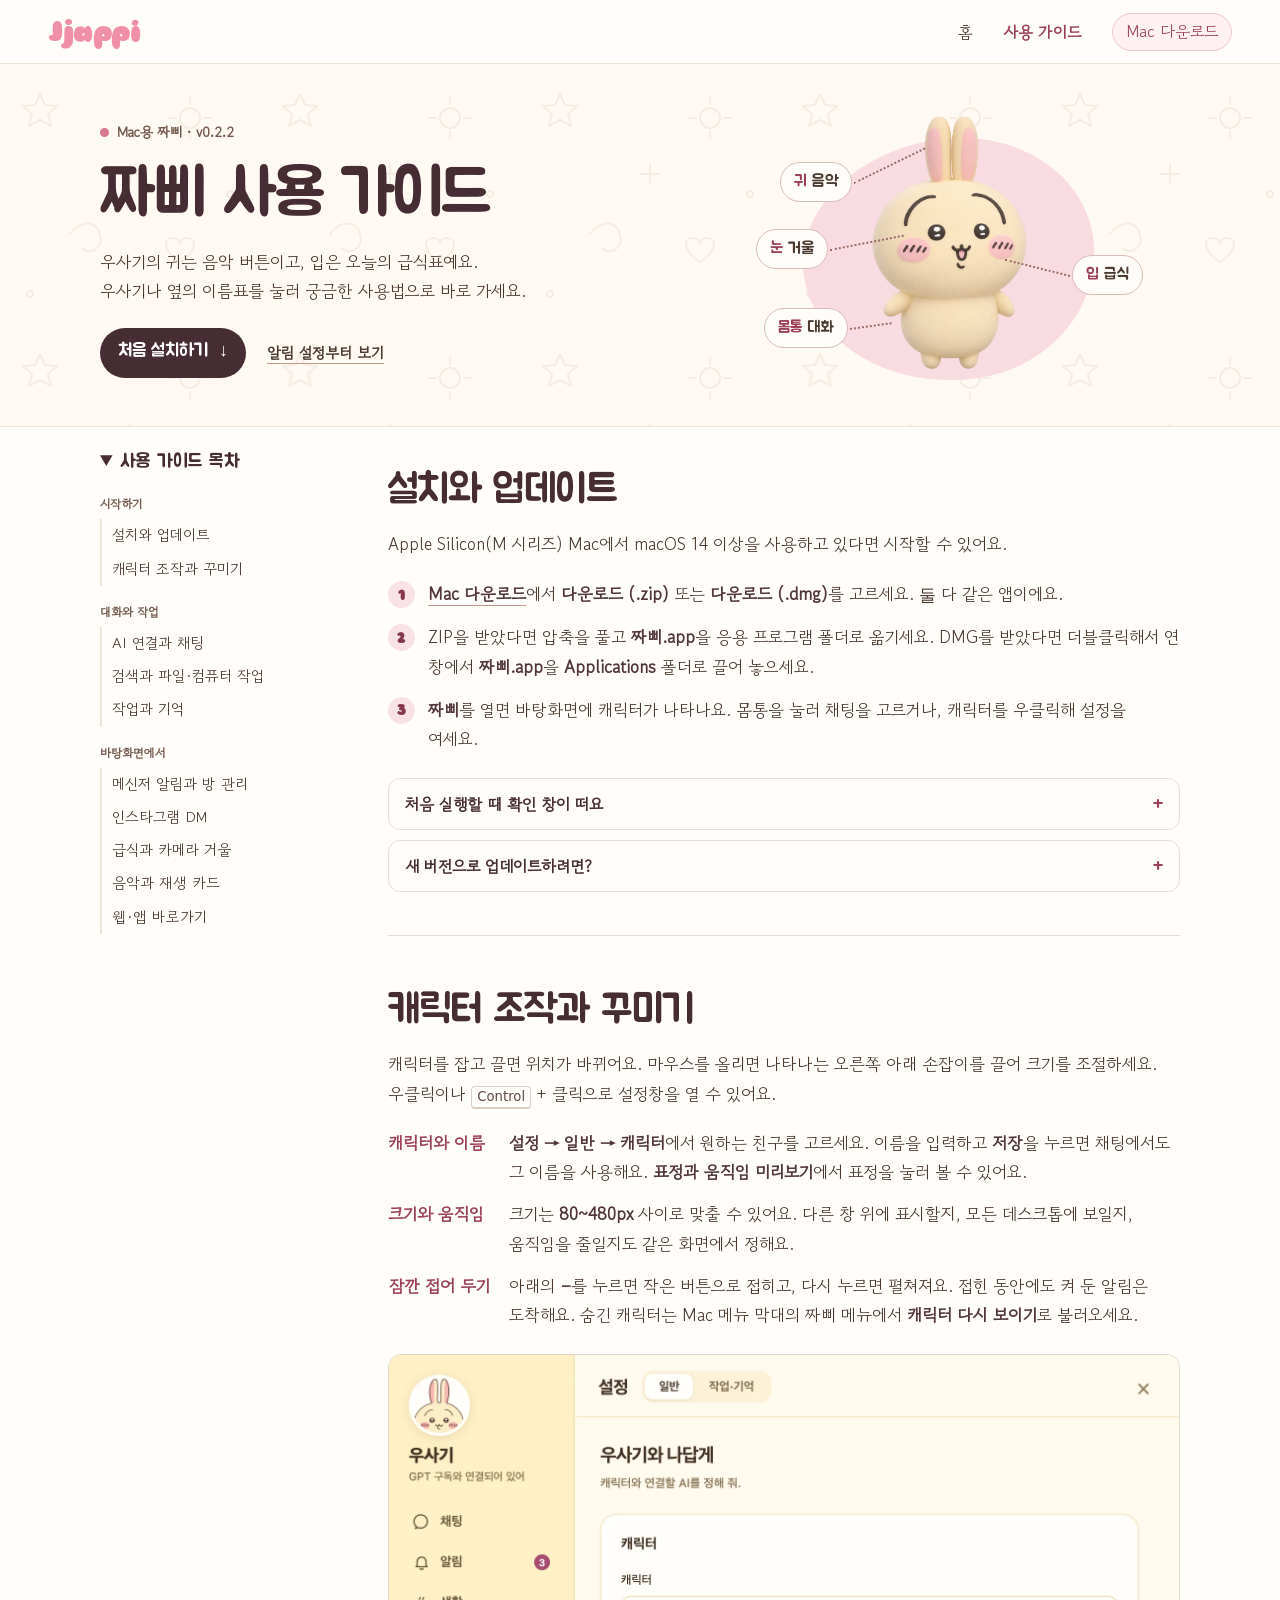
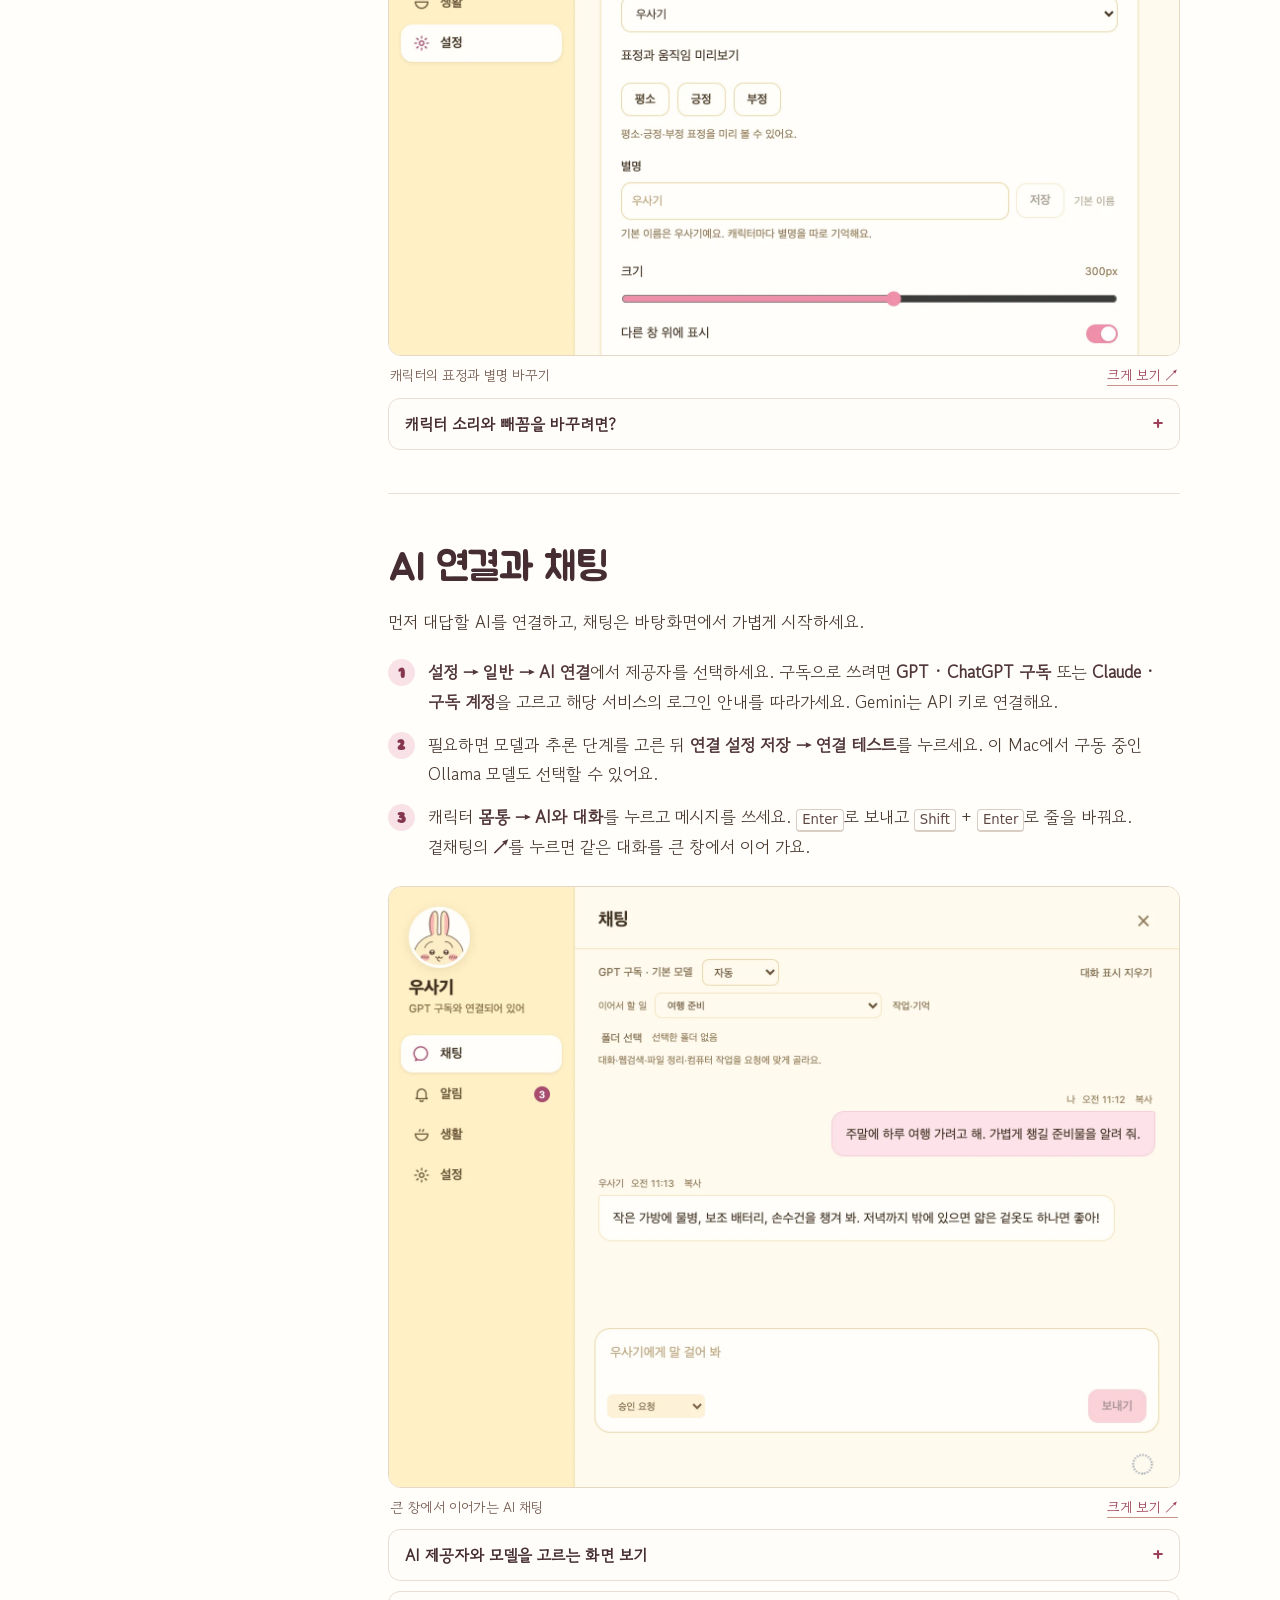
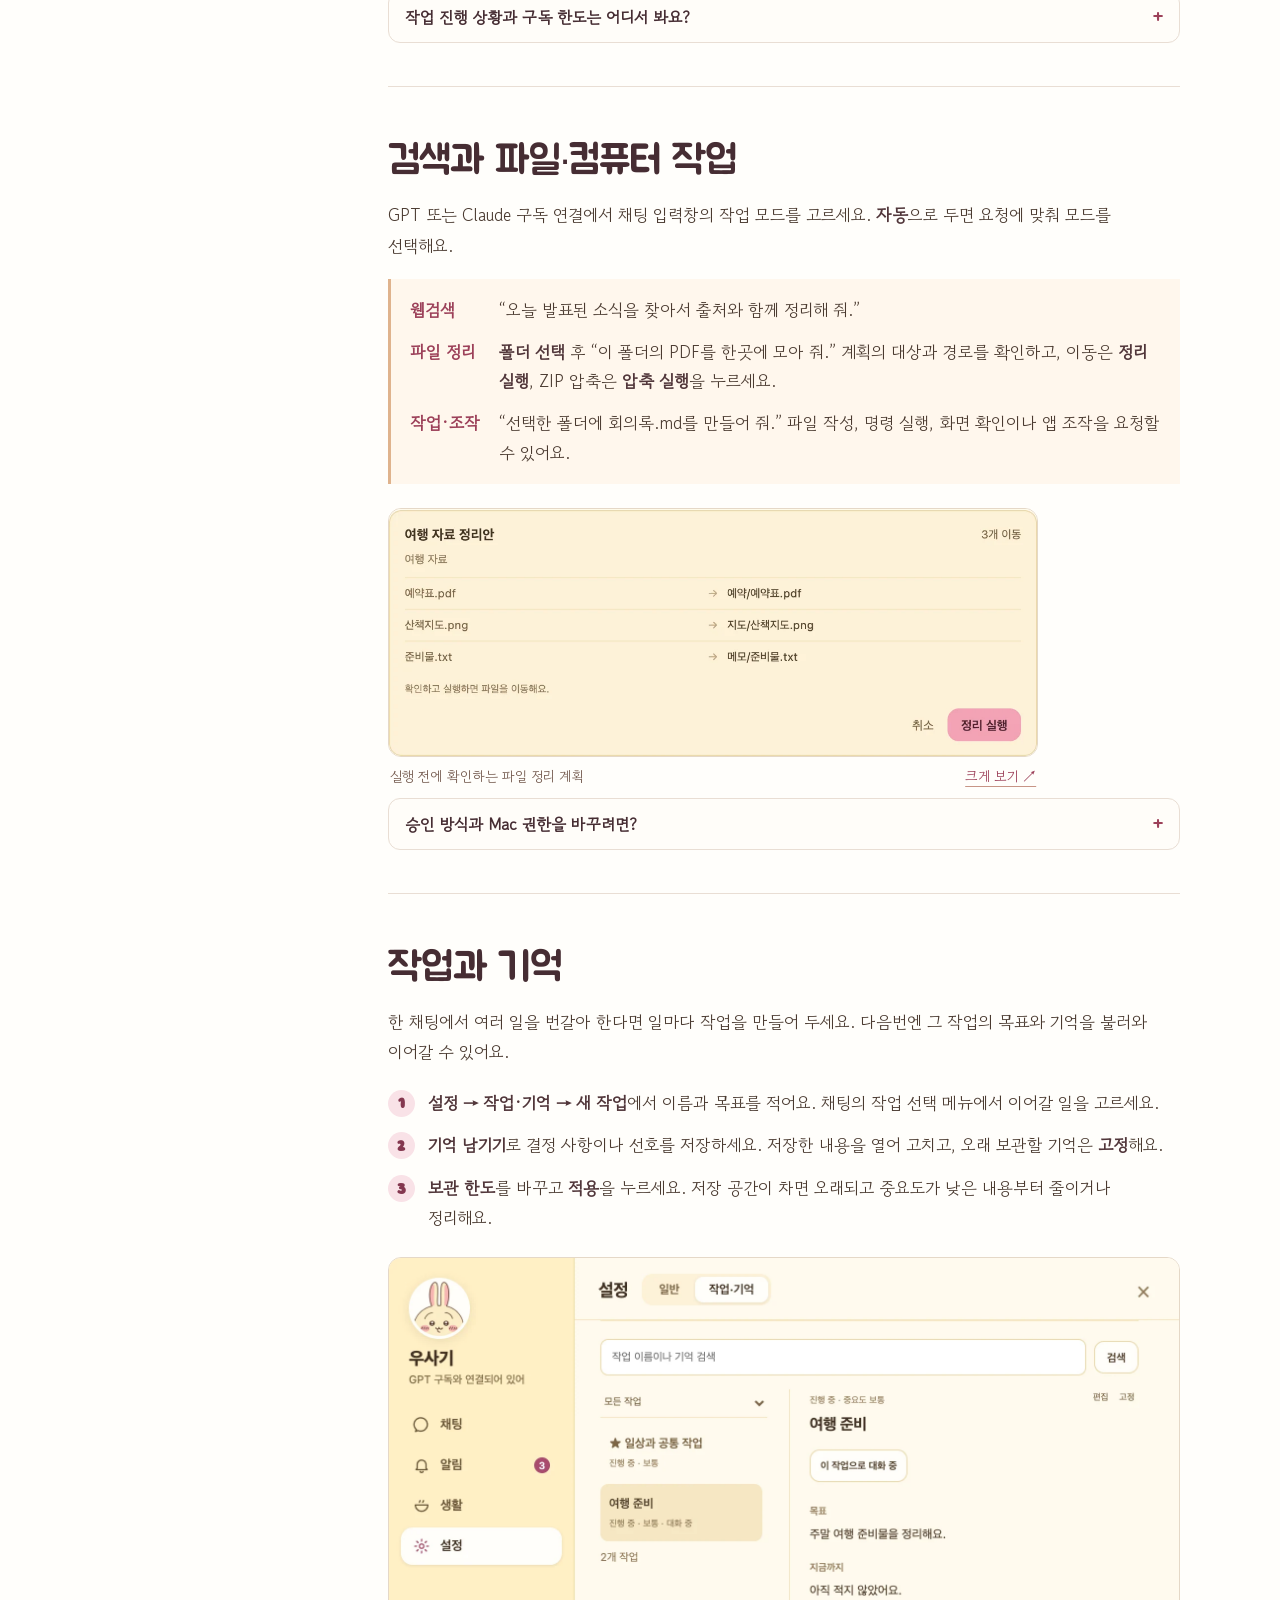
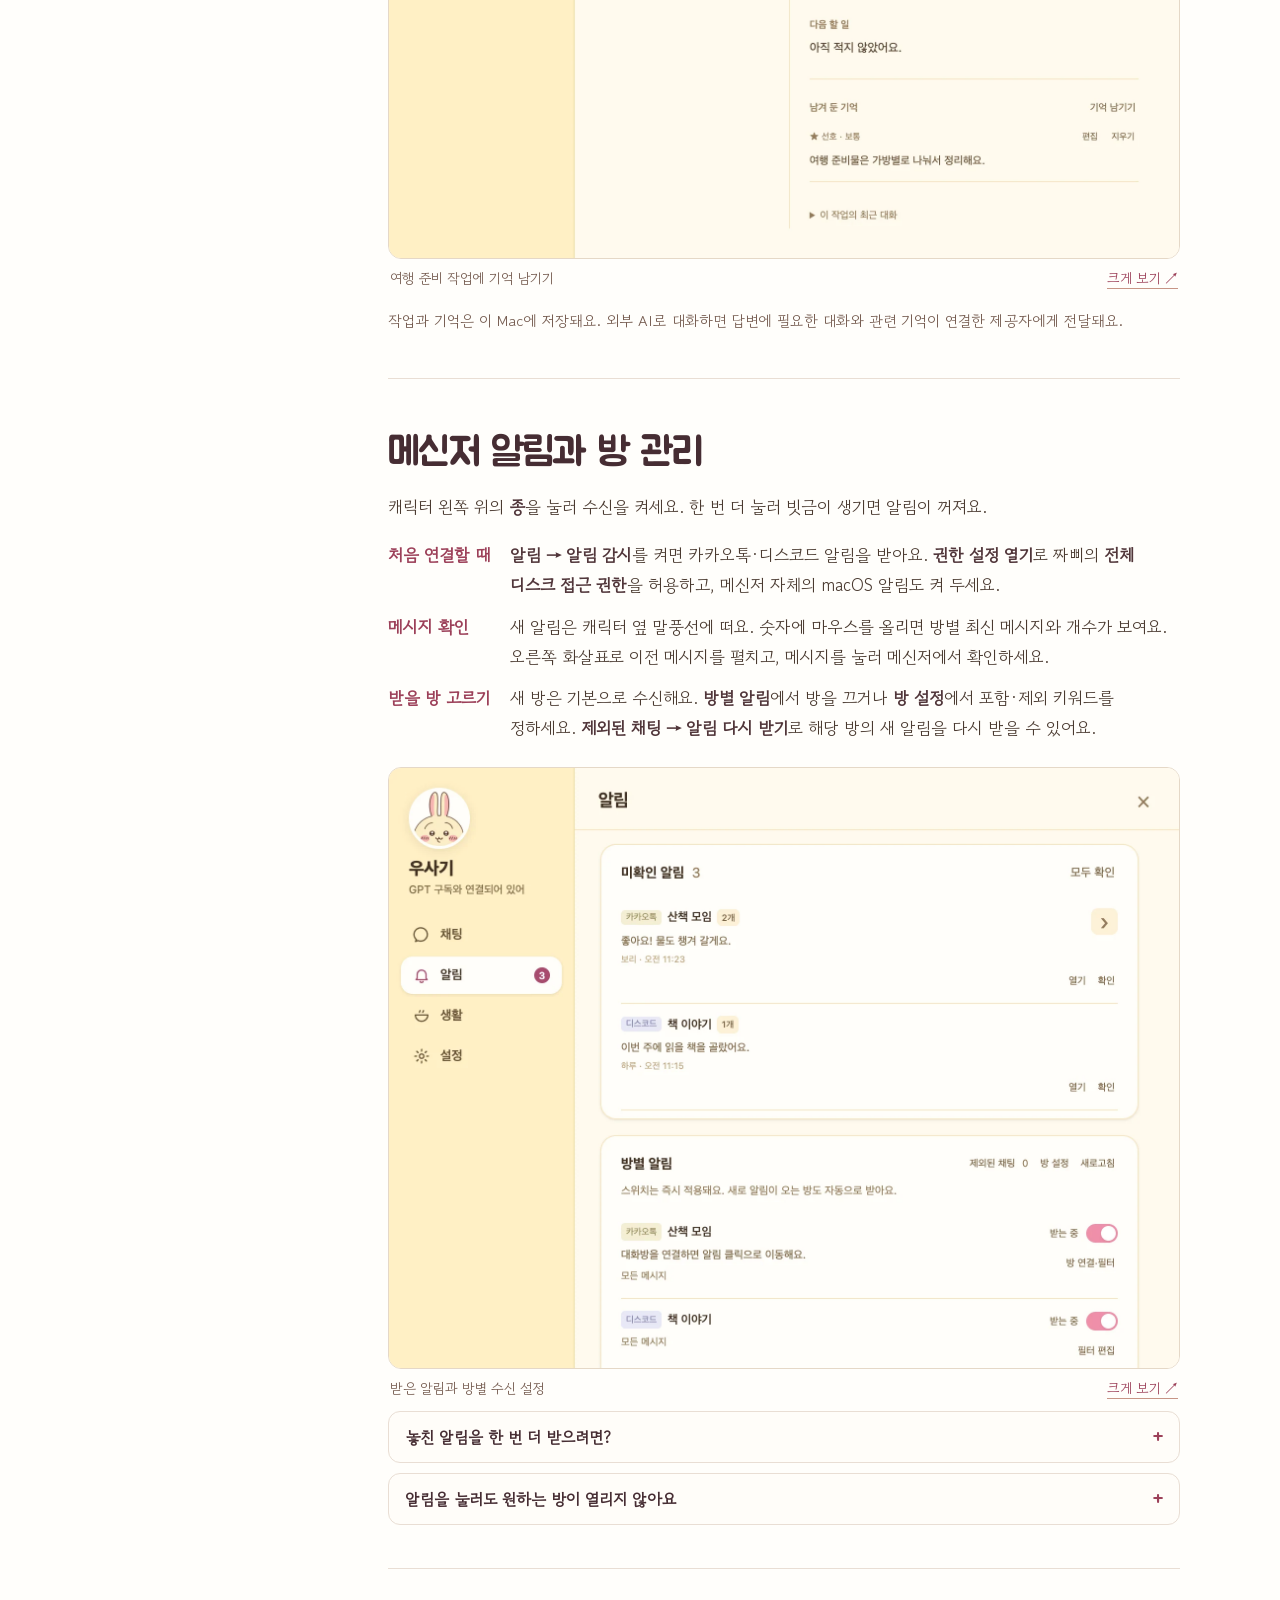
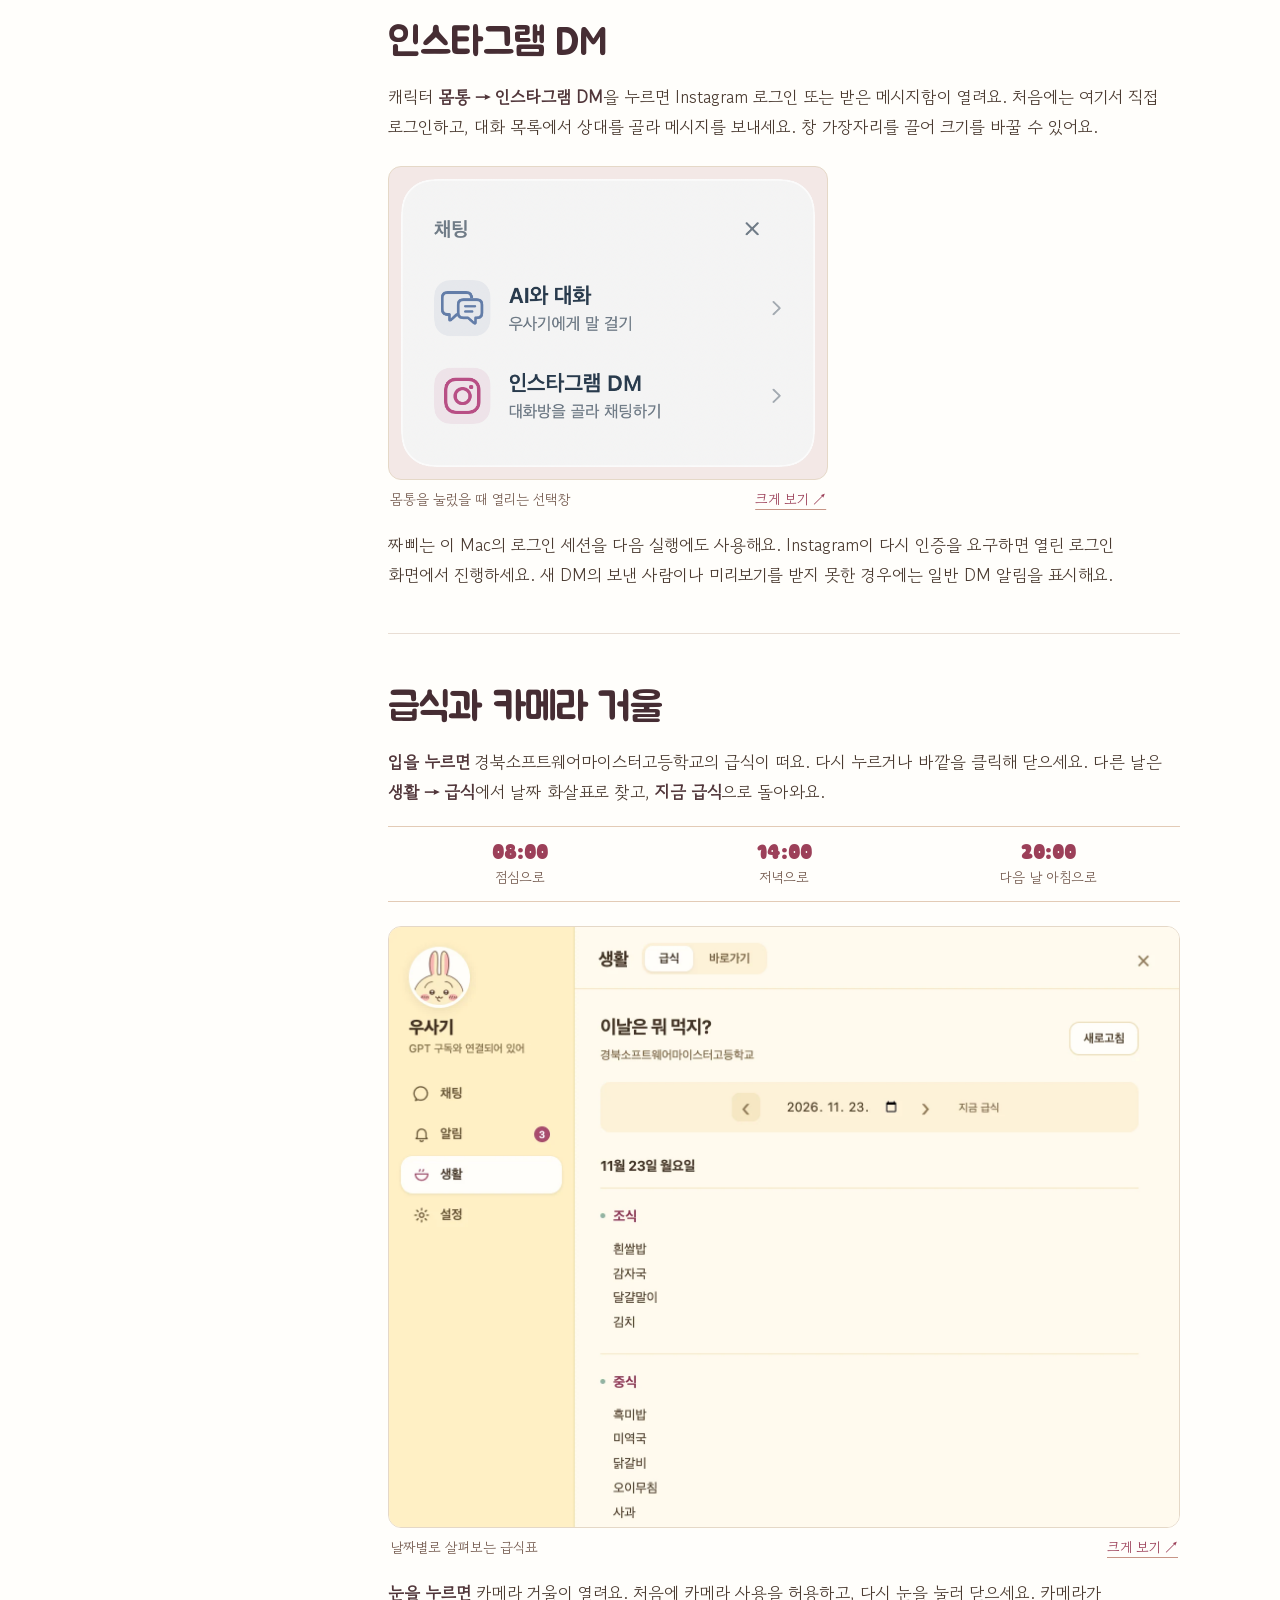
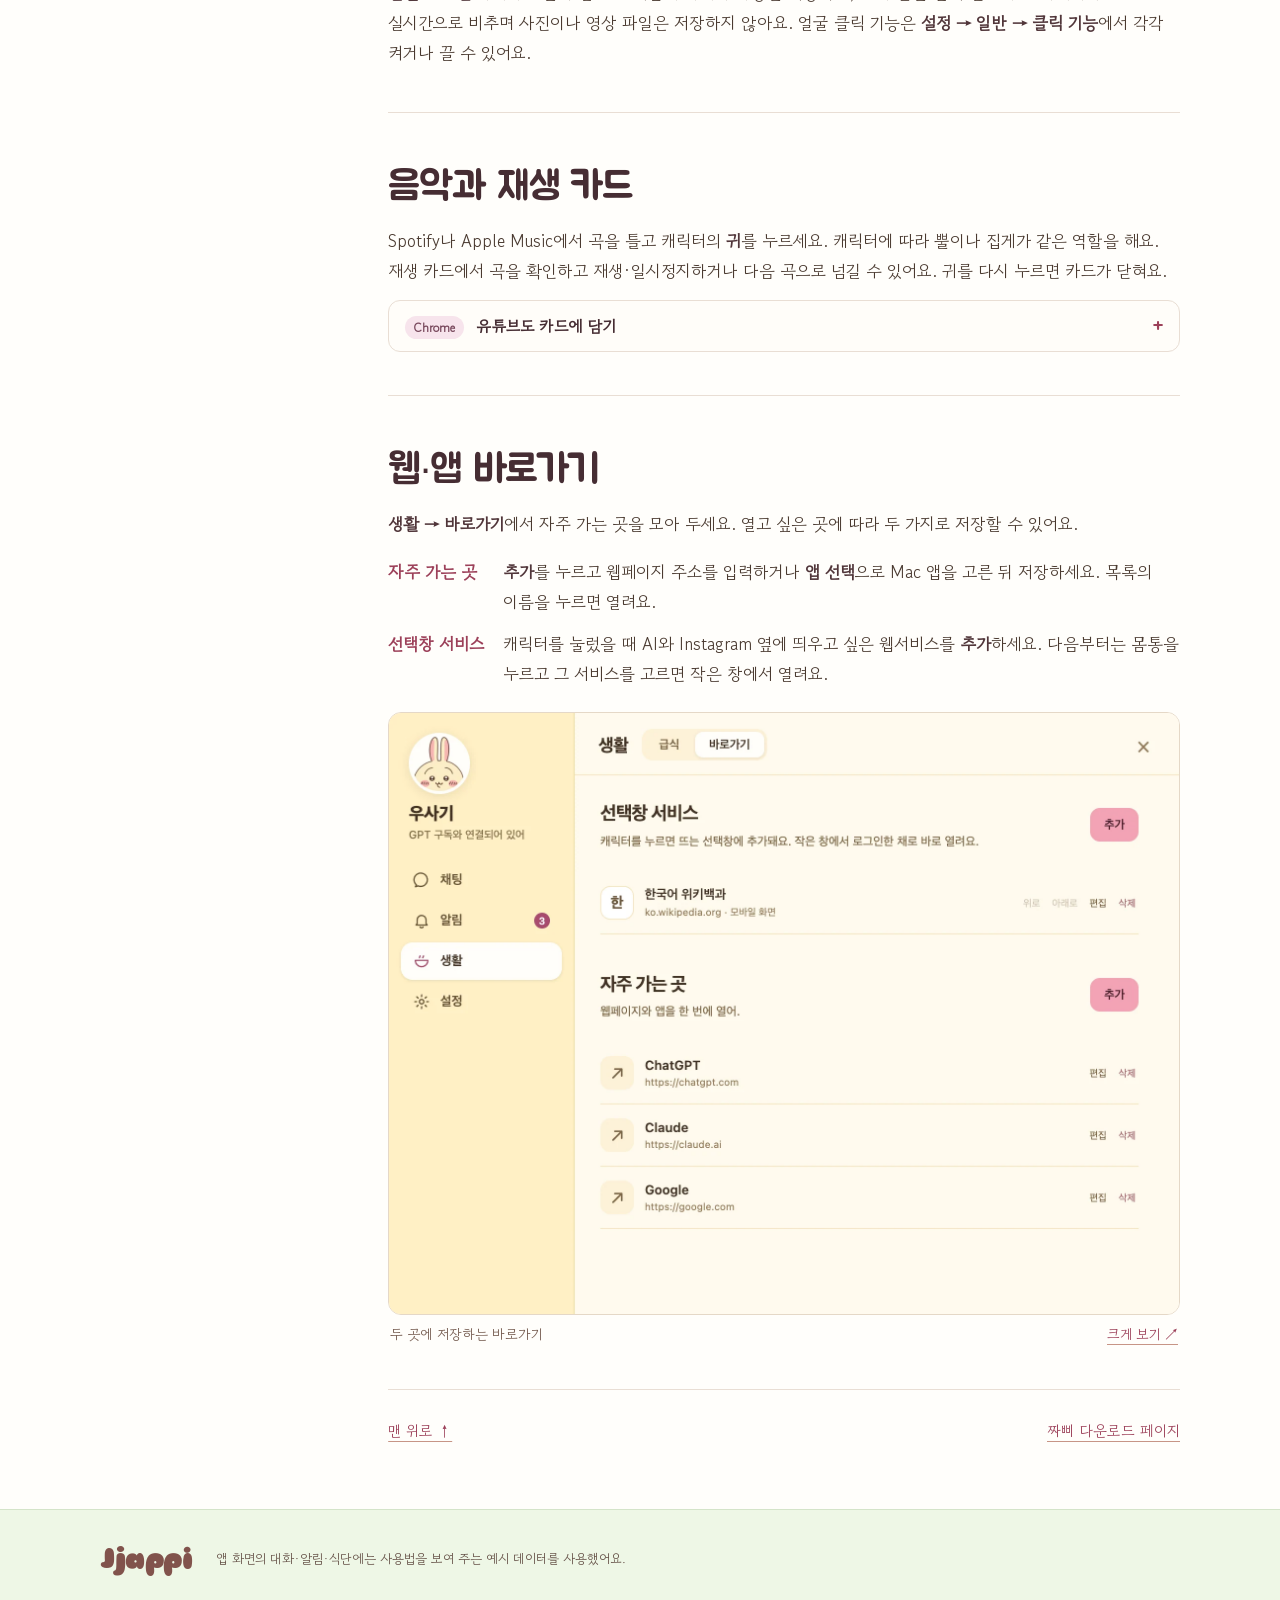
==== commit e6c95260: "0.2.2 DMG·ZIP 다운로드와 업데이트 가이드 반영" ====
--- a/guide.html
+++ b/guide.html
@@ -23,7 +23,7 @@
 <main>
   <div class="guide-cover">
     <div class="cover-text">
-      <p class="edition"><span></span> Mac용 짜삐 · v0.2.1</p>
+      <p class="edition"><span></span> Mac용 짜삐 · v0.2.2</p>
       <h1>짜삐 사용 가이드</h1>
       <p class="intro">우사기의 귀는 음악 버튼이고, 입은 오늘의 급식표예요. 우사기나 옆의 이름표를 눌러 궁금한 사용법으로 바로 가세요.</p>
       <div class="cover-links"><a class="start-link" href="#install">처음 설치하기 <span aria-hidden="true">↓</span></a><a href="#notifications">알림 설정부터 보기</a></div>
@@ -54,12 +54,12 @@
         <h2>설치와 업데이트</h2>
         <p>Apple Silicon(M 시리즈) Mac에서 macOS 14 이상을 사용하고 있다면 시작할 수 있어요.</p>
         <ol class="howto">
-          <li><div><a href="/#download"><strong>Mac 다운로드</strong></a>에서 <b>다운로드 (.zip)</b>을 누르세요.</div></li>
-          <li><div>다운로드한 <strong>Jjappi-mac.zip</strong>을 더블클릭하고, 안에 있는 <b>짜삐.app</b>을 응용 프로그램 폴더로 옮기세요.</div></li>
+          <li><div><a href="/#download"><strong>Mac 다운로드</strong></a>에서 <b>다운로드 (.zip)</b> 또는 <b>다운로드 (.dmg)</b>를 고르세요. 둘 다 같은 앱이에요.</div></li>
+          <li><div>ZIP을 받았다면 압축을 풀고 <b>짜삐.app</b>을 응용 프로그램 폴더로 옮기세요. DMG를 받았다면 더블클릭해서 연 창에서 <b>짜삐.app</b>을 <b>Applications</b> 폴더로 끌어 놓으세요.</div></li>
           <li><div><strong>짜삐</strong>를 열면 바탕화면에 캐릭터가 나타나요. 몸통을 눌러 채팅을 고르거나, 캐릭터를 우클릭해 설정을 여세요.</div></li>
         </ol>
-        <details class="more"><summary>Mac이 처음 열기를 차단해요</summary><p>v0.2.1은 Apple의 공증을 받지 않은 배포본이에요. 공식 다운로드에서 받은 파일인지 확인한 뒤 앱을 한 번 열어 보세요. macOS가 개발자를 확인할 수 없다고 하면 <b>시스템 설정 → 개인정보 보호 및 보안</b>에서 이 앱의 <b>그래도 열기</b>를 선택할 수 있어요.</p></details>
-        <details class="more"><summary>새 버전으로 업데이트하려면?</summary><p>v0.2.1에서는 짜삐를 종료하고 최신 ZIP을 받은 뒤, 사용하던 위치의 앱을 새 앱으로 교체하세요. 설정과 작업 기억은 Mac의 앱 데이터에 보관돼요. <a href="https://github.com/hyj090915/Jjappi/releases">버전별 변경 사항 보기</a></p></details>
+        <details class="more"><summary>처음 실행할 때 확인 창이 떠요</summary><p>짜삐 v0.2.2는 Apple 공증을 받았어요. Mac에서 인터넷으로 받은 앱을 열지 물으면 <b>열기</b>를 누르세요.</p></details>
+        <details class="more"><summary>새 버전으로 업데이트하려면?</summary><p>v0.2.2부터는 Mac 화면 위 메뉴 막대의 우사기 아이콘을 우클릭하고 <b>업데이트 확인…</b>을 고르세요. 새 버전이 있으면 안내에 따라 설치하세요. 같은 메뉴에서 <b>자동으로 업데이트 확인</b>을 켜 두면 새 버전이 나올 때 알림을 받아요.</p><p>v0.2.1 이하를 사용한다면 짜삐를 완전히 종료하고, 위 설치 순서에 따라 기존 앱을 한 번 교체하세요. 설정과 작업 기억은 그대로 남아요. <a href="https://github.com/hyj090915/Jjappi/releases">버전별 변경 사항 보기</a></p></details>
       </section>
       <section class="chapter" id="character">
         <h2>캐릭터 조작과 꾸미기</h2>
@@ -166,13 +166,13 @@
       <section class="chapter" id="music">
         <h2>음악과 재생 카드</h2>
         <p>Spotify나 Apple Music에서 곡을 틀고 캐릭터의 <strong>귀</strong>를 누르세요. 캐릭터에 따라 뿔이나 집게가 같은 역할을 해요. 재생 카드에서 곡을 확인하고 재생·일시정지하거나 다음 곡으로 넘길 수 있어요. 귀를 다시 누르면 카드가 닫혀요.</p>
-        <details class="more preview"><summary><span>미리보기</span> Chrome 유튜브도 카드에 담기</summary>
-          <p>아래는 <b>v0.2.1 이후 개발판</b>의 기능이에요. 이 버전에서는 <b>설정 → 일반 → 클릭 기능 → 유튜브 연결하기</b>를 누르면 연결된 Chrome을 확인해요. 첫 연결은 도우미의 폴더를 개발자 모드가 켜진 Chrome 확장 프로그램 화면에 끌어 놓으세요. 이미 열려 있던 YouTube 탭은 한 번 새로고침해요.</p>
+        <details class="more preview"><summary><span>Chrome</span> 유튜브도 카드에 담기</summary>
+          <p><b>설정 → 일반 → 클릭 기능</b>에서 <b>최근 재생</b>을 선택하고 <b>유튜브 연결하기</b>를 누르세요. 첫 연결은 도우미의 폴더를 개발자 모드가 켜진 Chrome 확장 프로그램 화면에 끌어 놓으세요. 이미 열려 있던 YouTube 탭은 한 번 새로고침해요.</p>
           <p>귀를 누르면 현재 또는 최근에 재생한 항목이 떠요. 카드를 누르면 <b>Spotify · Apple Music</b>과 <b>재생 소리</b>가 펼쳐져요. 원하는 줄에서 재생을 조작하거나 제목을 눌러 출처로 이동하세요.</p>
           <figure class="shot shot-pet-music shot-compact">
-          <a class="shot-link" href="/assets/guide/pet-music.webp" data-title="개발판의 펼친 재생 카드" aria-label="개발판의 펼친 재생 카드 크게 보기">
-            <img src="/assets/guide/pet-music.webp" width="672" height="340" loading="lazy" decoding="async" alt="음악 앱과 Chrome 오디오가 두 줄로 나뉘어 각각 재생 버튼을 제공하는 개발판 카드">
-          </a><figcaption>개발판의 펼친 재생 카드<a class="shot-open" href="/assets/guide/pet-music.webp" data-title="개발판의 펼친 재생 카드" aria-label="개발판의 펼친 재생 카드 크게 보기">크게 보기 ↗</a></figcaption>
+          <a class="shot-link" href="/assets/guide/pet-music.webp" data-title="음악과 유튜브를 함께 표시한 재생 카드" aria-label="음악과 유튜브를 함께 표시한 재생 카드 크게 보기">
+            <img src="/assets/guide/pet-music.webp" width="672" height="340" loading="lazy" decoding="async" alt="음악 앱과 Chrome 오디오를 두 줄로 보여 주는 재생 카드">
+          </a><figcaption>음악과 유튜브를 함께 표시한 재생 카드<a class="shot-open" href="/assets/guide/pet-music.webp" data-title="음악과 유튜브를 함께 표시한 재생 카드" aria-label="음악과 유튜브를 함께 표시한 재생 카드 크게 보기">크게 보기 ↗</a></figcaption>
         </figure>
         </details>
       </section>
--- a/styles.css
+++ b/styles.css
@@ -86,6 +86,7 @@
 .download-box { display: grid; grid-template-columns: minmax(0, 1fr) minmax(0, 1fr); gap: var(--space-xl); align-items: start; }
 .download-title { font-family: var(--round); font-weight: 800 !important; font-size: clamp(30px, 3vw, 38px) !important; color: var(--ink); letter-spacing: -.5px; line-height: 1.1 !important; }
 .download .version { margin: var(--space-sm) 0 var(--space-lg); }
+.download-formats { display: flex; flex-wrap: wrap; gap: 12px; }
 .steps { margin: 0; padding: 0; list-style: none; counter-reset: step; display: flex; flex-direction: column; gap: var(--space-md); }
 .steps li { counter-increment: step; display: grid; grid-template-columns: 32px 1fr; gap: var(--space-sm); color: var(--ink-soft); }
 .steps li::before { content: counter(step); width: 28px; height: 28px; border-radius: 50%; background: var(--pink-soft); color: var(--pink); display: grid; place-items: center; font-family: var(--round); font-weight: 800; font-size: 15px; }
--- a/guide-motion.css
+++ b/guide-motion.css
@@ -33,6 +33,9 @@
 .pose-happy { opacity: var(--happy, 0); background-position-x: 100%; }
 
 .pet-map a { font-family: var(--display-ko); font-size: 16px; font-weight: 400; }
+.pet-map .map-ear::after { width: 20cqw; transform: rotate(-26deg); }
+.pet-map .map-eye::after { width: 19cqw; transform: rotate(-11deg); }
+.pet-map .map-face::after { width: 17cqw; transform: rotate(14deg); transform-origin: right center; }
 /* Each tag also owns the hit area on the corresponding part of the portrait. */
 .pet-map a::before {
   content: '';
@@ -65,7 +68,7 @@
   height: calc(var(--pet-height) * .25);
 }
 .pet-map a:focus-visible::before { outline: 2px solid var(--berry); outline-offset: 2px; }
-.pet-map a:active { background: #f9dce1; border-color: var(--berry); }
+.pet-map a:is(:active, [data-pressed]) { background: #f9dce1; border-color: var(--berry); }
 
 @media (hover: hover) and (pointer: fine) {
   .pet-map:not(:has(:focus-visible)):has(a:hover) { --rest: 0; }
@@ -73,10 +76,10 @@
   .pet-map:has(.map-eye:hover) { --eye: 1; }
   .pet-map:has(:is(.map-face, .map-body):hover) { --happy: 1; }
 }
-.pet-map:has(a:active) { --rest: 0; }
-.pet-map:has(.map-ear:active) { --ear: 1; }
-.pet-map:has(.map-eye:active) { --eye: 1; }
-.pet-map:has(:is(.map-face, .map-body):active) { --happy: 1; }
+.pet-map:has(a:is(:active, [data-pressed])) { --rest: 0; }
+.pet-map:has(.map-ear:is(:active, [data-pressed])) { --ear: 1; }
+.pet-map:has(.map-eye:is(:active, [data-pressed])) { --eye: 1; }
+.pet-map:has(:is(.map-face, .map-body):is(:active, [data-pressed])) { --happy: 1; }
 .pet-map:has(a:focus-visible) .pet-portrait {
   --rest: 1; --ear: 0; --eye: 0; --happy: 0;
   transform: none;
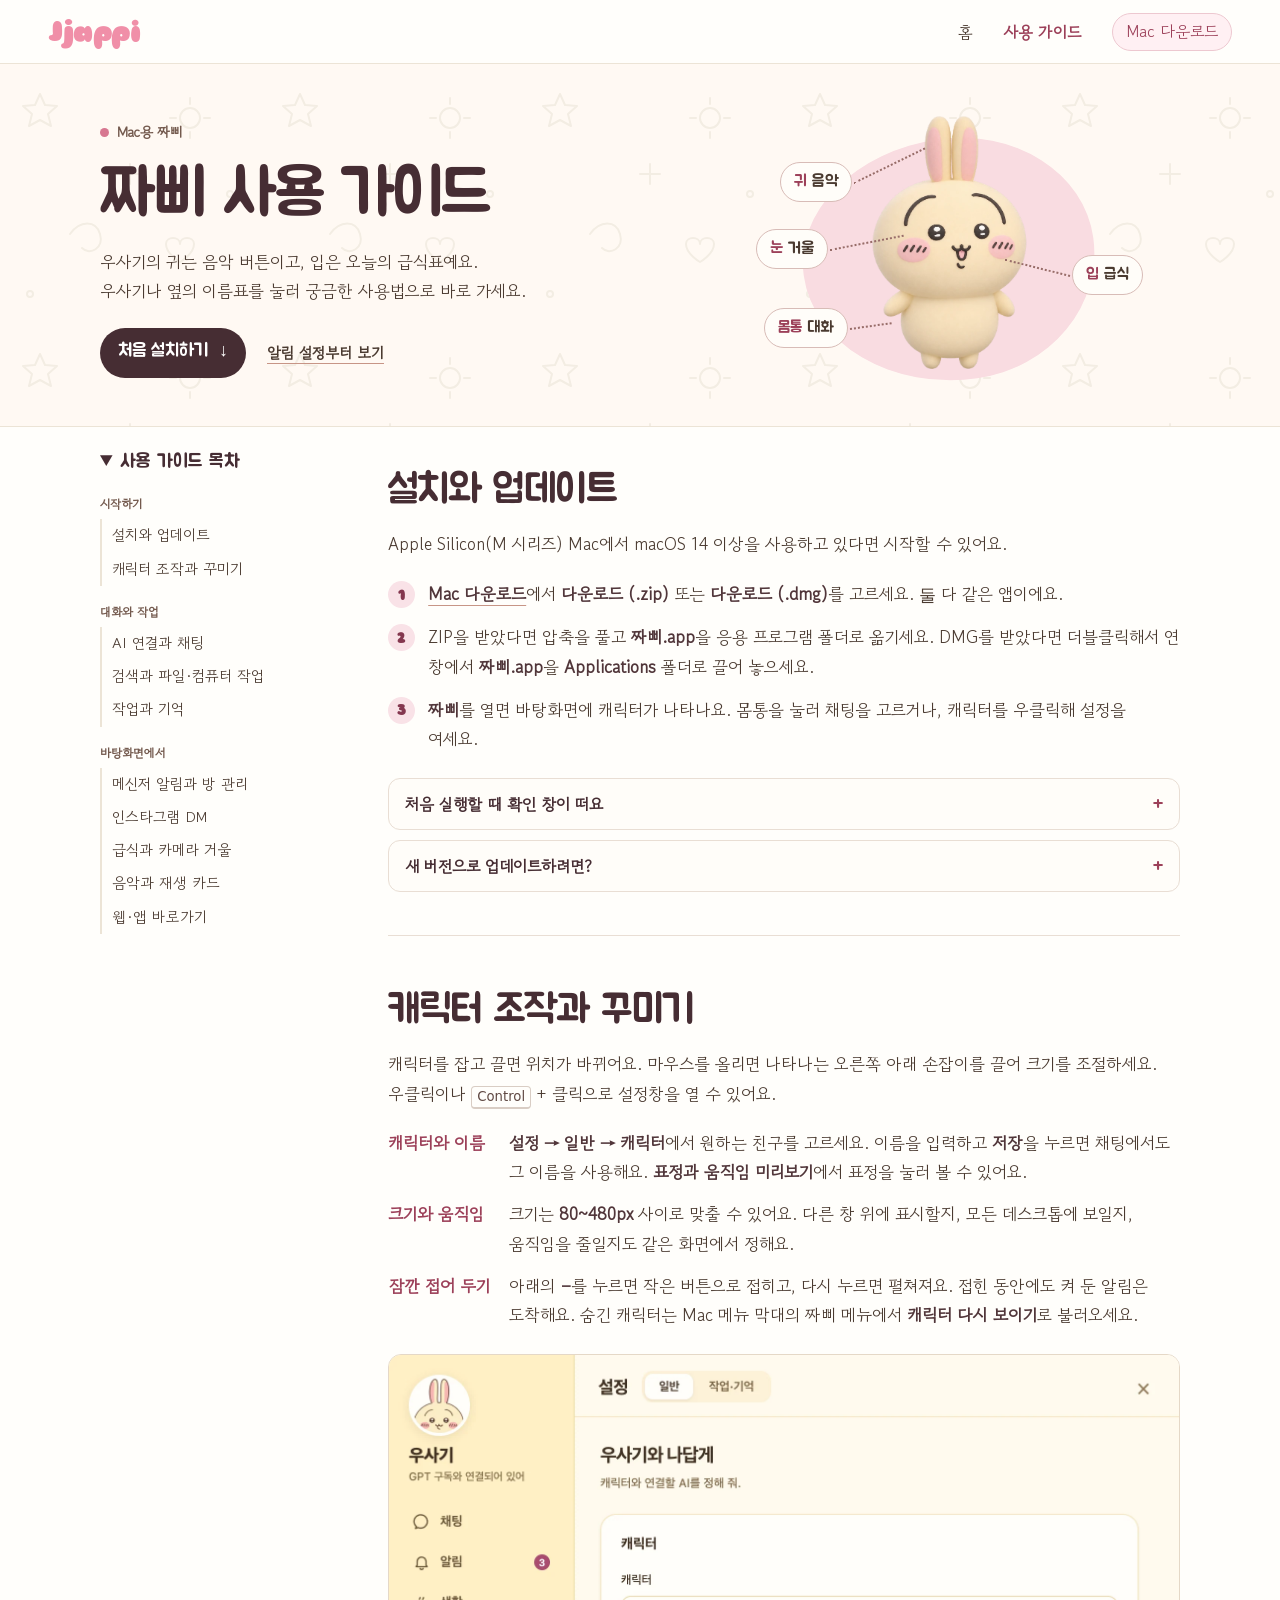
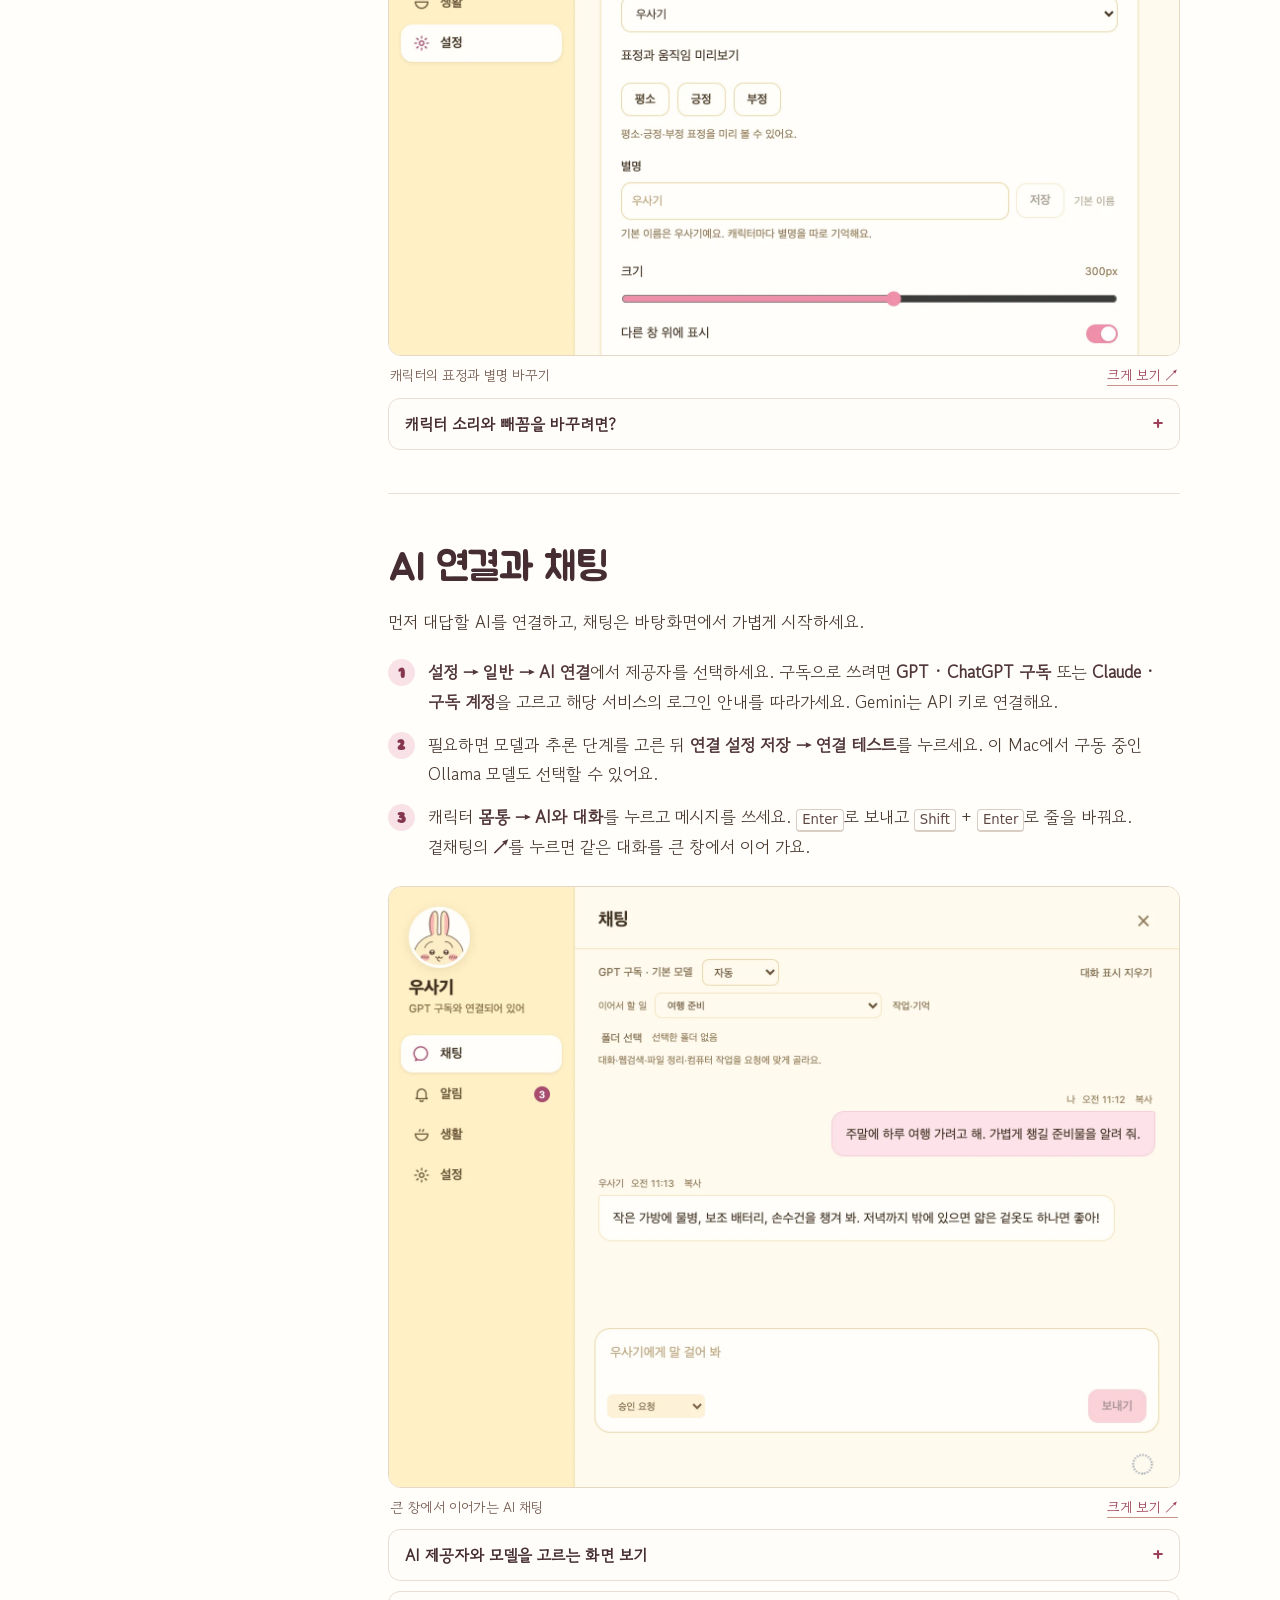
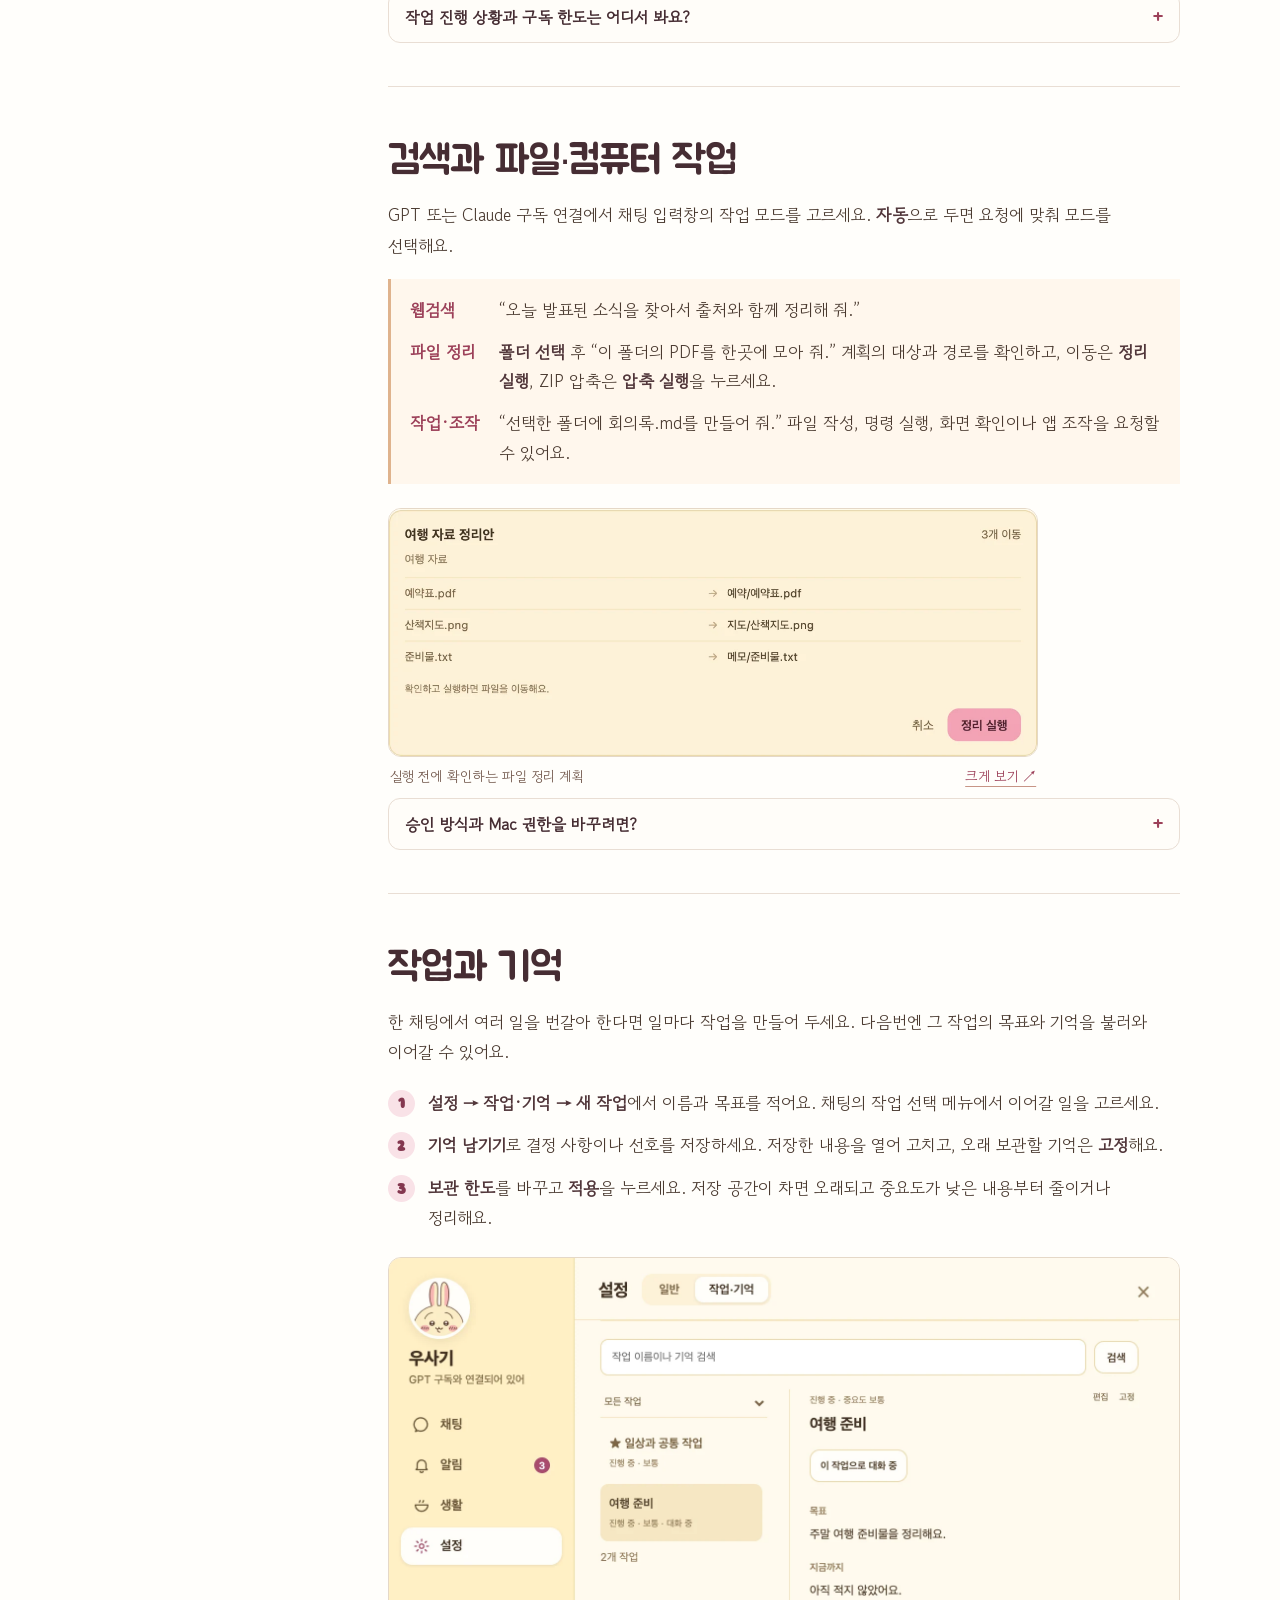
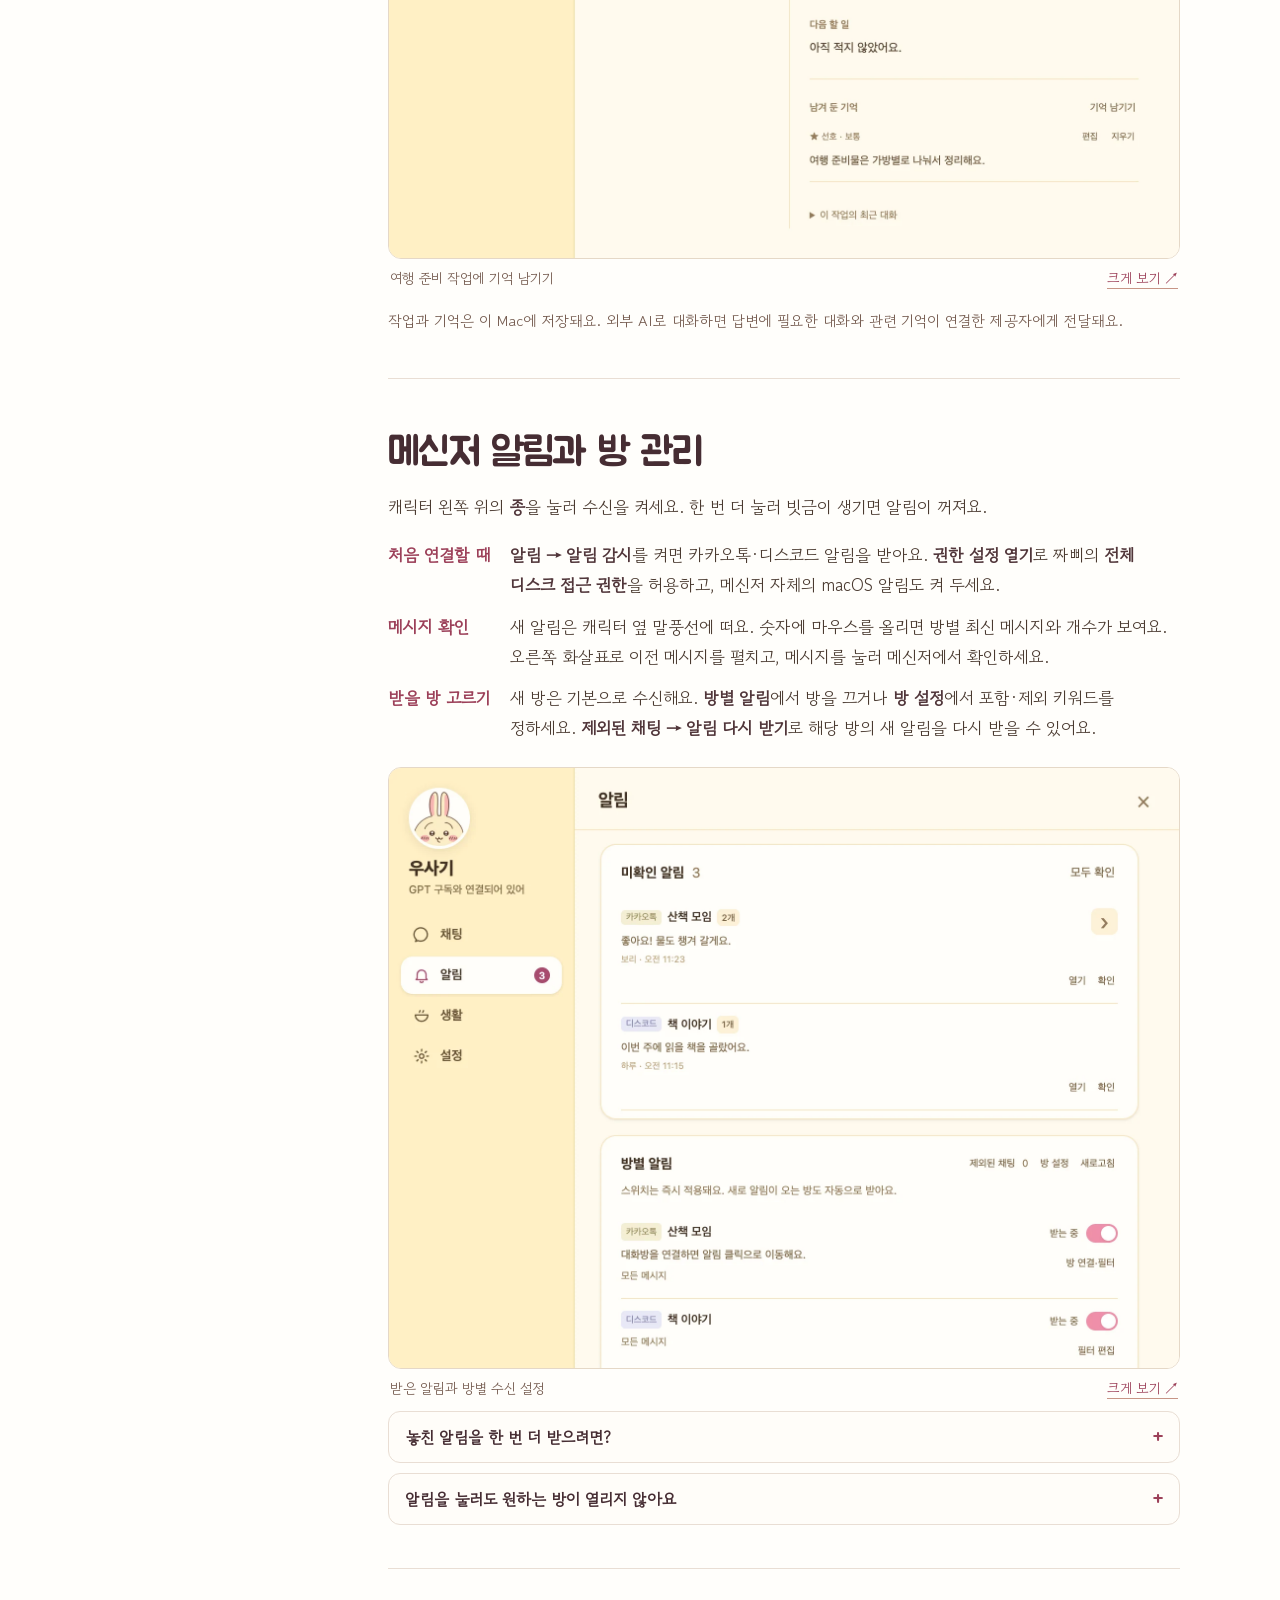
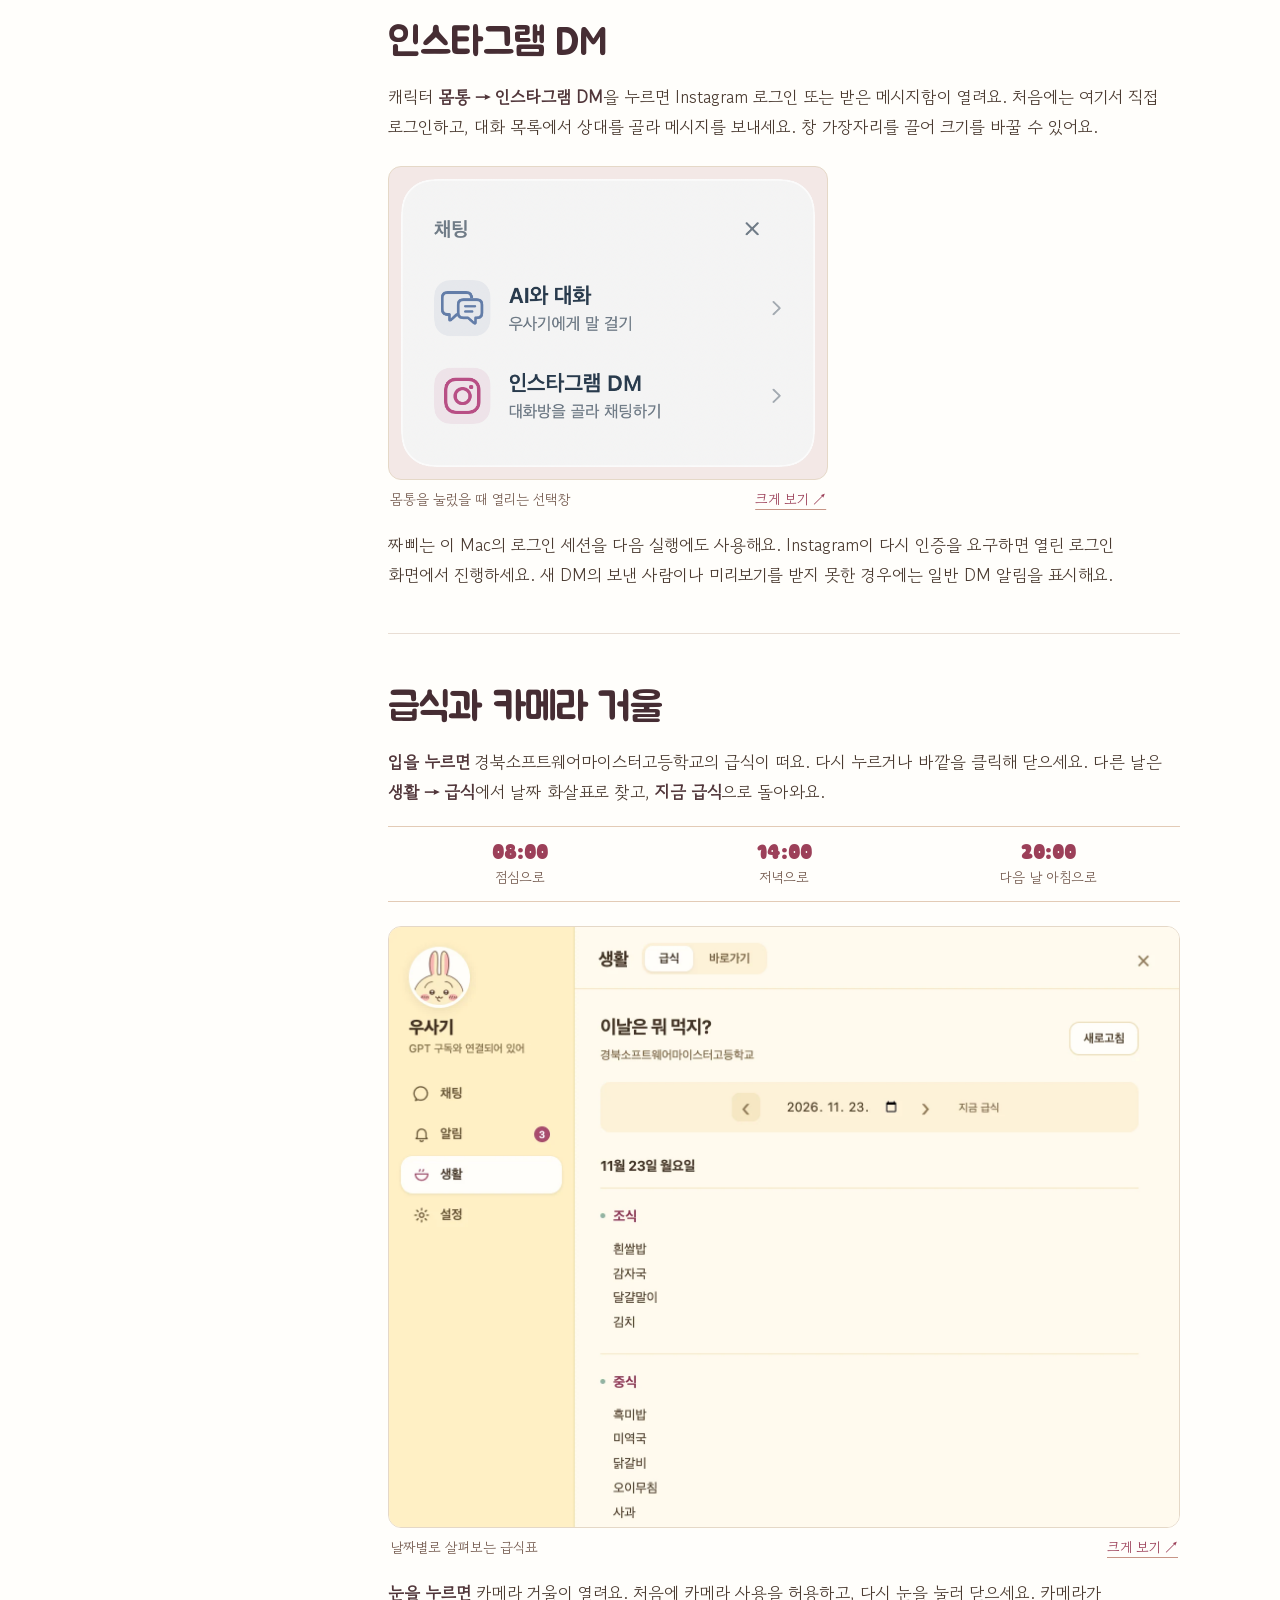
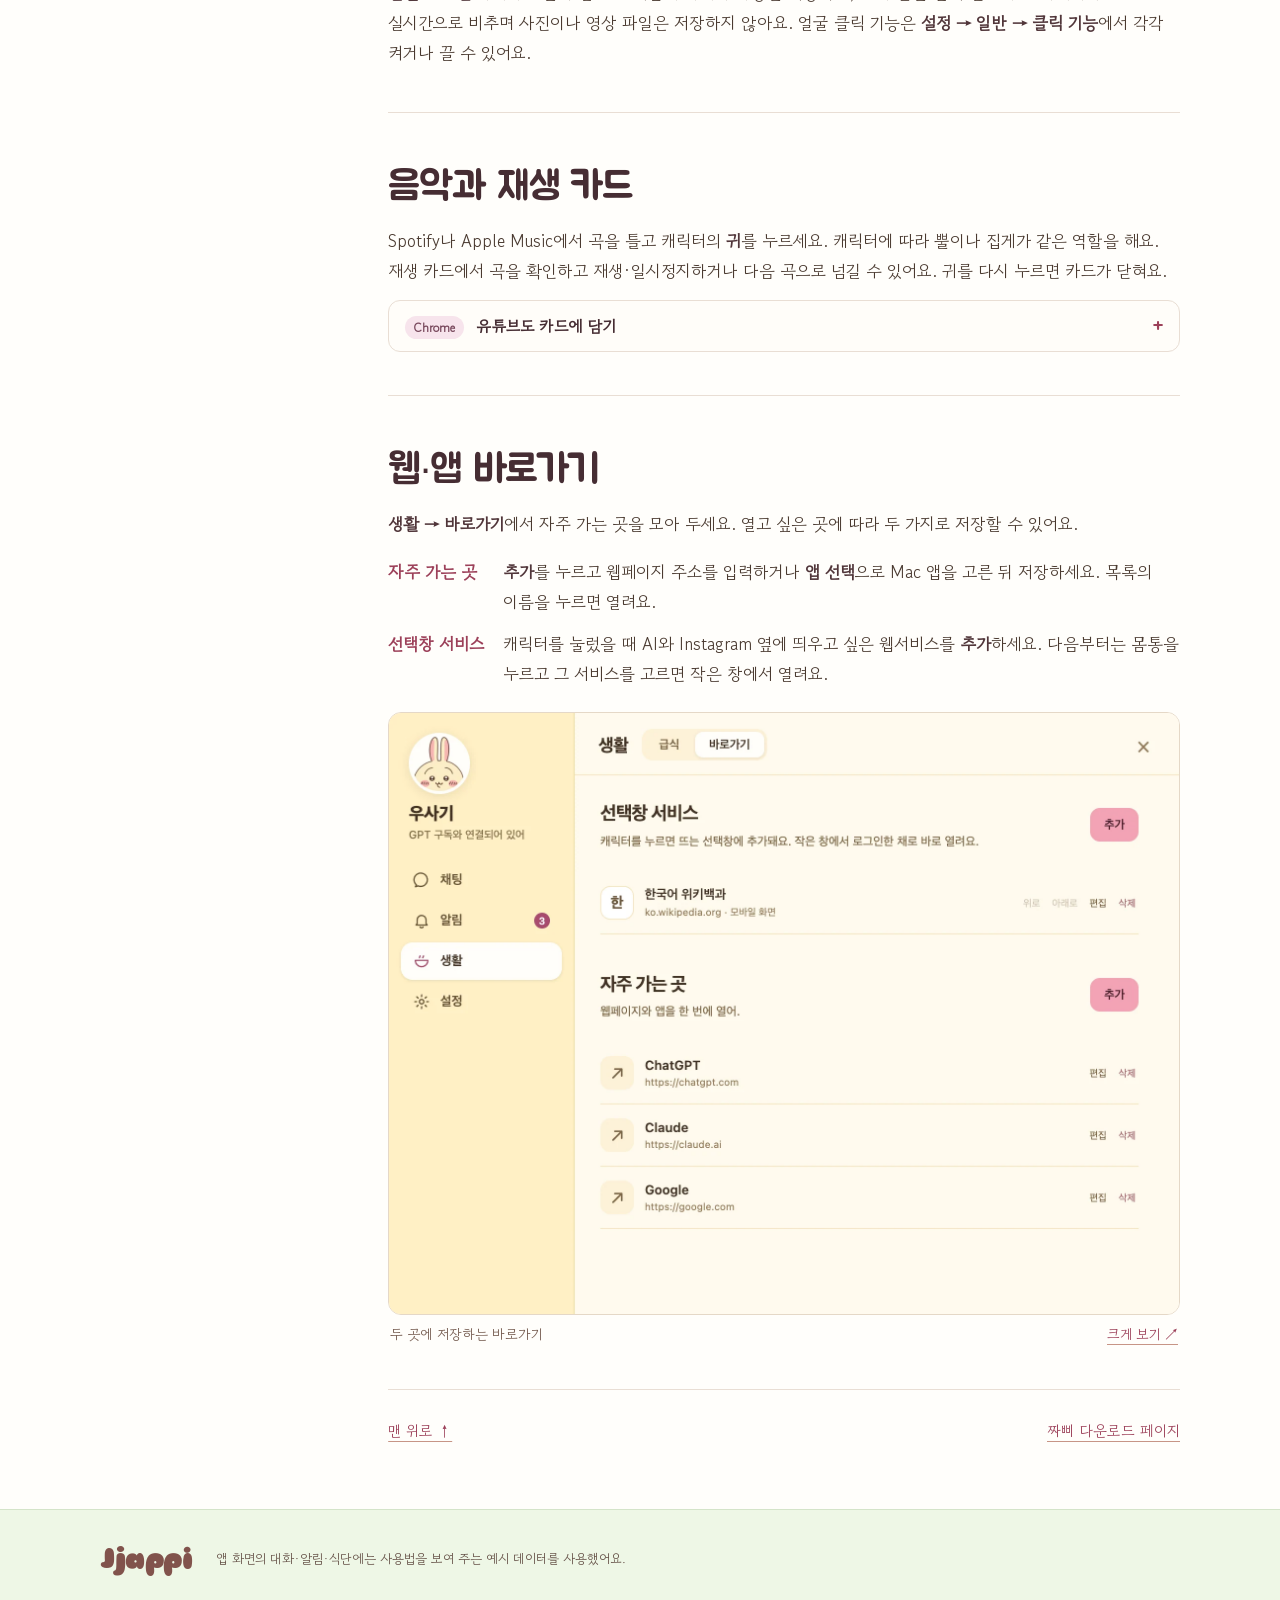
==== commit 7375dd18: "Keep download guidance current when release metadata is unavailable" ====
--- a/guide.html
+++ b/guide.html
@@ -23,7 +23,7 @@
 <main>
   <div class="guide-cover">
     <div class="cover-text">
-      <p class="edition"><span></span> Mac용 짜삐 · v0.2.2</p>
+      <p class="edition"><span></span> Mac용 짜삐</p>
       <h1>짜삐 사용 가이드</h1>
       <p class="intro">우사기의 귀는 음악 버튼이고, 입은 오늘의 급식표예요. 우사기나 옆의 이름표를 눌러 궁금한 사용법으로 바로 가세요.</p>
       <div class="cover-links"><a class="start-link" href="#install">처음 설치하기 <span aria-hidden="true">↓</span></a><a href="#notifications">알림 설정부터 보기</a></div>
@@ -58,7 +58,7 @@
           <li><div>ZIP을 받았다면 압축을 풀고 <b>짜삐.app</b>을 응용 프로그램 폴더로 옮기세요. DMG를 받았다면 더블클릭해서 연 창에서 <b>짜삐.app</b>을 <b>Applications</b> 폴더로 끌어 놓으세요.</div></li>
           <li><div><strong>짜삐</strong>를 열면 바탕화면에 캐릭터가 나타나요. 몸통을 눌러 채팅을 고르거나, 캐릭터를 우클릭해 설정을 여세요.</div></li>
         </ol>
-        <details class="more"><summary>처음 실행할 때 확인 창이 떠요</summary><p>짜삐 v0.2.2는 Apple 공증을 받았어요. Mac에서 인터넷으로 받은 앱을 열지 물으면 <b>열기</b>를 누르세요.</p></details>
+        <details class="more"><summary>처음 실행할 때 확인 창이 떠요</summary><p>공식 다운로드 사이트에서 제공하는 짜삐는 Apple 공증을 받았어요. Mac에서 인터넷으로 받은 앱을 열지 물으면 <b>열기</b>를 누르세요.</p></details>
         <details class="more"><summary>새 버전으로 업데이트하려면?</summary><p>v0.2.2부터는 Mac 화면 위 메뉴 막대의 우사기 아이콘을 우클릭하고 <b>업데이트 확인…</b>을 고르세요. 새 버전이 있으면 안내에 따라 설치하세요. 같은 메뉴에서 <b>자동으로 업데이트 확인</b>을 켜 두면 새 버전이 나올 때 알림을 받아요.</p><p>v0.2.1 이하를 사용한다면 짜삐를 완전히 종료하고, 위 설치 순서에 따라 기존 앱을 한 번 교체하세요. 설정과 작업 기억은 그대로 남아요. <a href="https://github.com/hyj090915/Jjappi/releases">버전별 변경 사항 보기</a></p></details>
       </section>
       <section class="chapter" id="character">
